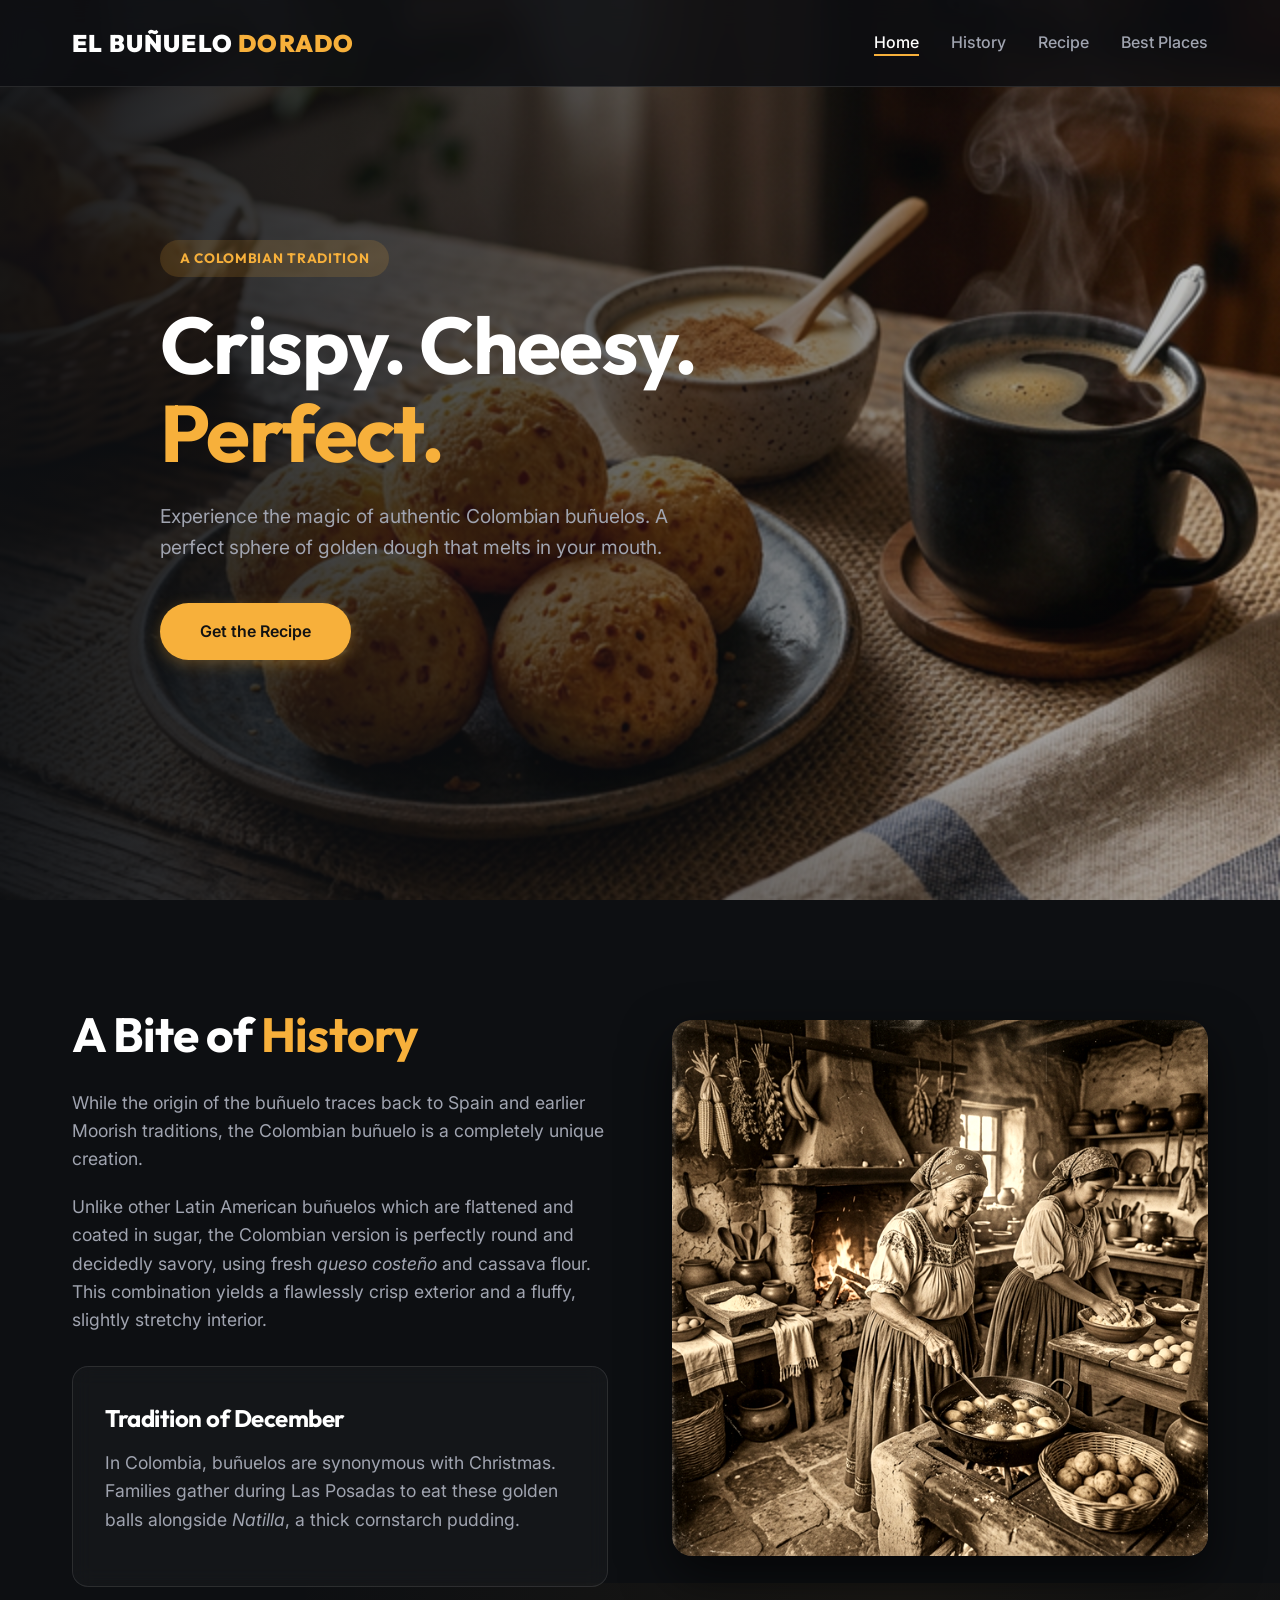
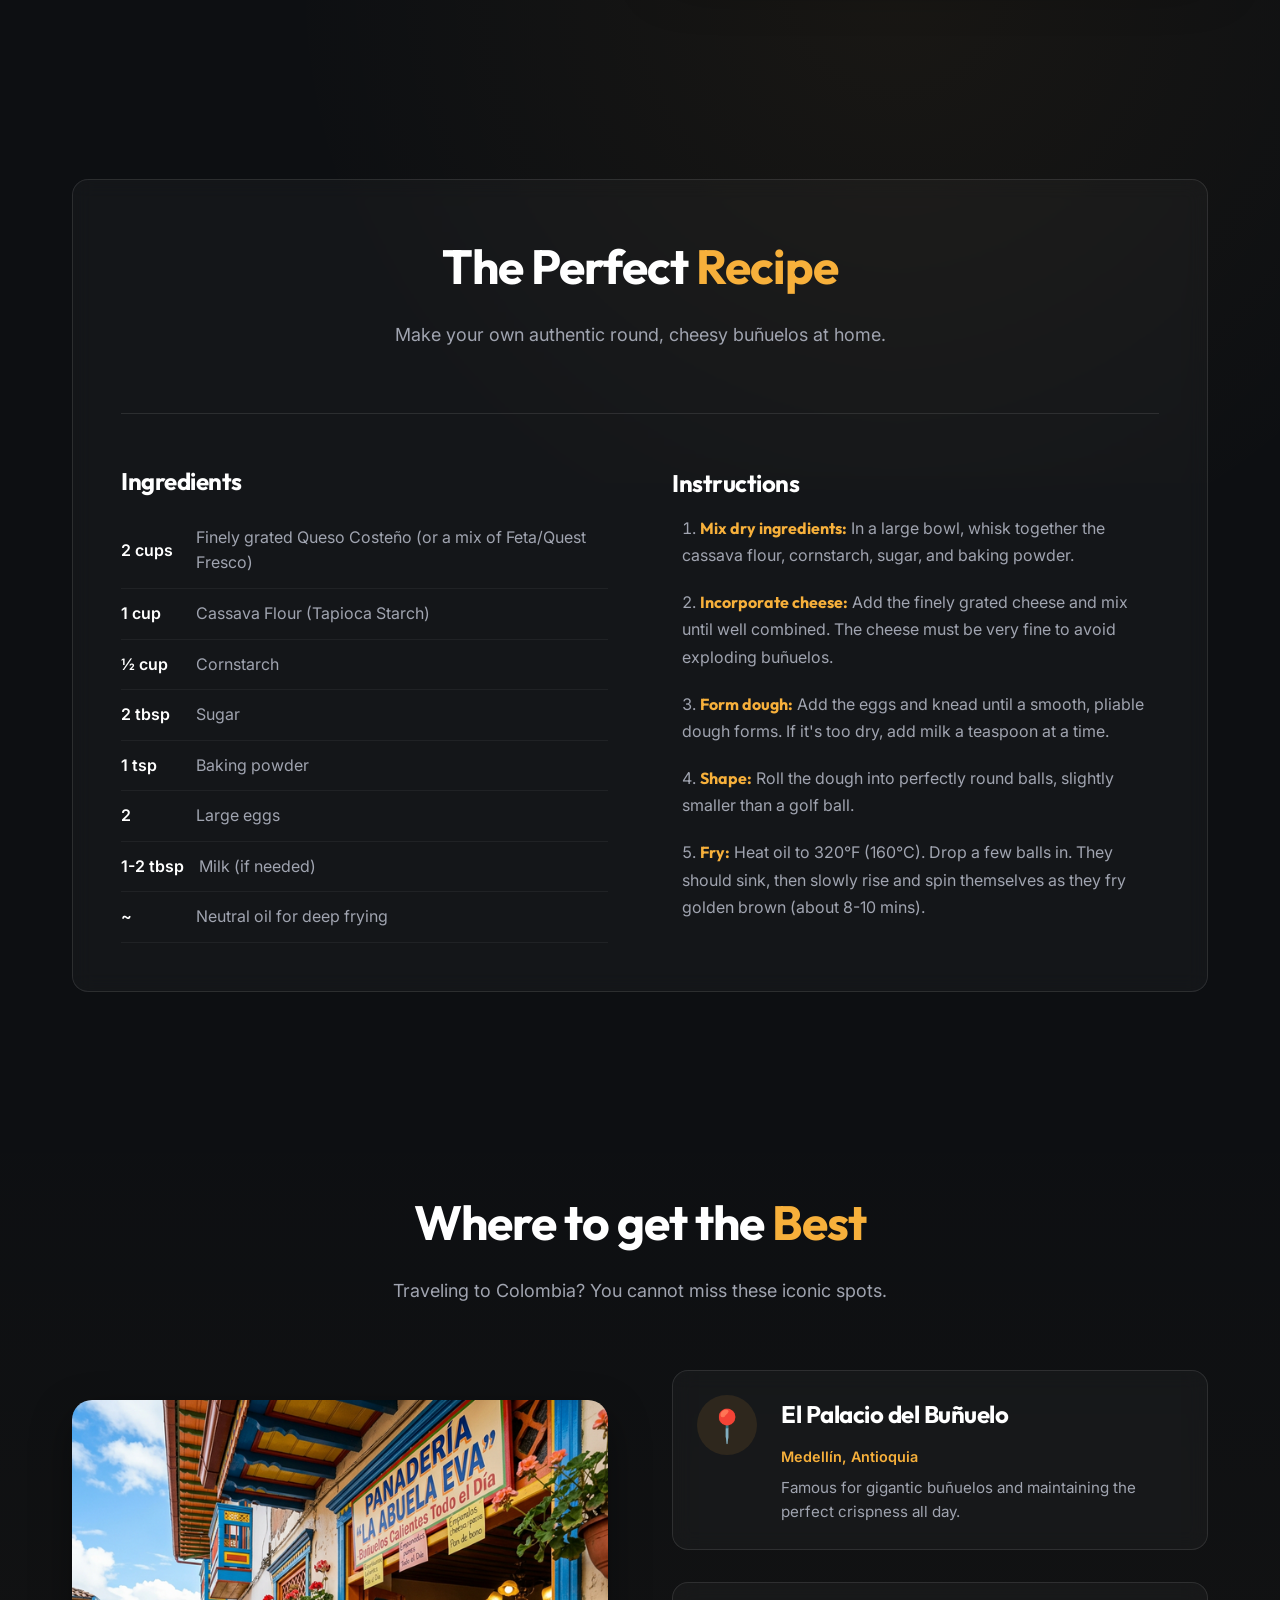
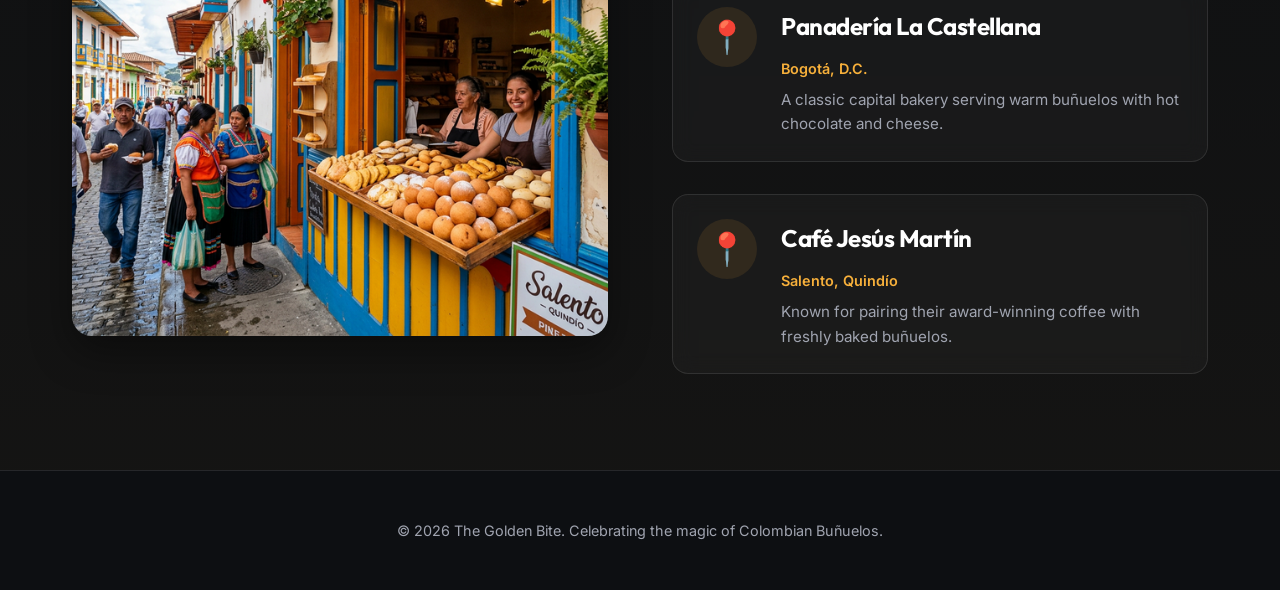
==== index.html @ 42542b9c "Initial commit" ====
<!DOCTYPE html>
<html lang="en">
<head>
    <meta charset="UTF-8">
    <meta name="viewport" content="width=device-width, initial-scale=1.0">
    <meta name="description" content="Discover the delicious world of Colombian Buñuelos. History, recipes, and the best places to find these golden, cheesy treats.">
    <title>The Golden Bite | Colombian Buñuelos</title>
    
    <!-- Google Fonts -->
    <link rel="preconnect" href="https://fonts.googleapis.com">
    <link rel="preconnect" href="https://fonts.gstatic.com" crossorigin>
    <link href="https://fonts.googleapis.com/css2?family=Inter:wght@400;500;600&family=Outfit:wght@400;700;900&display=swap" rel="stylesheet">
    
    <!-- Custom CSS -->
    <link rel="stylesheet" href="style.css">
</head>
<body>
    <!-- Navbar -->
    <nav class="navbar" id="navbar">
        <div class="nav-container">
            <a href="#home" class="logo">EL BUÑUELO <span class="accent-text">DORADO</span></a>
            <ul class="nav-links">
                <li><a href="#home">Home</a></li>
                <li><a href="#history">History</a></li>
                <li><a href="#recipe">Recipe</a></li>
                <li><a href="#places">Best Places</a></li>
            </ul>
        </div>
    </nav>

    <!-- Hero Section -->
    <header id="home" class="hero section">
        <div class="hero-overlay"></div>
        <div class="hero-content reveal">
            <span class="badge">A Colombian Tradition</span>
            <h1 class="hero-title">Crispy. Cheesy.<br><span class="accent-text">Perfect.</span></h1>
            <p class="hero-subtitle">Experience the magic of authentic Colombian buñuelos. A perfect sphere of golden dough that melts in your mouth.</p>
            <a href="#recipe" class="btn btn-primary">Get the Recipe</a>
        </div>
    </header>

    <!-- History & Types Section -->
    <section id="history" class="history-section section">
        <div class="container">
            <div class="grid-2-col">
                <div class="history-content reveal">
                    <h2 class="section-title">A Bite of <span class="accent-text">History</span></h2>
                    <p>While the origin of the buñuelo traces back to Spain and earlier Moorish traditions, the Colombian buñuelo is a completely unique creation.</p>
                    <p>Unlike other Latin American buñuelos which are flattened and coated in sugar, the Colombian version is perfectly round and decidedly savory, using fresh <em>queso costeño</em> and cassava flour. This combination yields a flawlessly crisp exterior and a fluffy, slightly stretchy interior.</p>
                    
                    <div class="glass-card mt-2">
                        <h3>Tradition of December</h3>
                        <p>In Colombia, buñuelos are synonymous with Christmas. Families gather during Las Posadas to eat these golden balls alongside <em>Natilla</em>, a thick cornstarch pudding.</p>
                    </div>
                </div>
                <div class="history-image parallax-img reveal">
                    <img src="./assets/bunuelos_history_1773779341064.png" alt="Traditional cooking of buñuelos in a warm antique kitchen">
                </div>
            </div>
        </div>
    </section>

    <!-- Recipe Section -->
    <section id="recipe" class="recipe-section section">
         <div class="container">
            <div class="recipe-wrapper glass-card reveal">
                <div class="recipe-header">
                    <h2 class="section-title">The Perfect <span class="accent-text">Recipe</span></h2>
                    <p class="subtitle">Make your own authentic round, cheesy buñuelos at home.</p>
                </div>
                
                <div class="grid-2-col">
                    <div class="ingredients reveal">
                        <h3>Ingredients</h3>
                        <ul class="ingredient-list">
                            <li><span class="qty">2 cups</span> Finely grated Queso Costeño (or a mix of Feta/Quest Fresco)</li>
                            <li><span class="qty">1 cup</span> Cassava Flour (Tapioca Starch)</li>
                            <li><span class="qty">½ cup</span> Cornstarch</li>
                            <li><span class="qty">2 tbsp</span> Sugar</li>
                            <li><span class="qty">1 tsp</span> Baking powder</li>
                            <li><span class="qty">2</span> Large eggs</li>
                            <li><span class="qty">1-2 tbsp</span> Milk (if needed)</li>
                            <li><span class="qty">~</span> Neutral oil for deep frying</li>
                        </ul>
                    </div>
                    
                    <div class="steps reveal">
                        <h3>Instructions</h3>
                        <ol class="step-list">
                            <li>
                                <strong>Mix dry ingredients:</strong> In a large bowl, whisk together the cassava flour, cornstarch, sugar, and baking powder.
                            </li>
                            <li>
                                <strong>Incorporate cheese:</strong> Add the finely grated cheese and mix until well combined. The cheese must be very fine to avoid exploding buñuelos.
                            </li>
                            <li>
                                <strong>Form dough:</strong> Add the eggs and knead until a smooth, pliable dough forms. If it's too dry, add milk a teaspoon at a time.
                            </li>
                            <li>
                                <strong>Shape:</strong> Roll the dough into perfectly round balls, slightly smaller than a golf ball.
                            </li>
                            <li>
                                <strong>Fry:</strong> Heat oil to 320°F (160°C). Drop a few balls in. They should sink, then slowly rise and spin themselves as they fry golden brown (about 8-10 mins).
                            </li>
                        </ol>
                    </div>
                </div>
            </div>
         </div>
    </section>

    <!-- Best Places Section -->
    <section id="places" class="places-section section">
        <div class="container">
            <h2 class="section-title text-center reveal">Where to get the <span class="accent-text">Best</span></h2>
            <p class="section-subtitle text-center reveal">Traveling to Colombia? You cannot miss these iconic spots.</p>
            
            <div class="grid-2-col mt-4">
                 <div class="places-image reveal">
                    <img src="./assets/cozy_bakery_1773779358853.png" alt="Charming colorful Colombian bakery in a town like Salento">
                </div>
                <div class="places-list reveal">
                    <div class="place-item glass-card interactive">
                        <div class="place-icon">📍</div>
                        <div class="place-info">
                            <h3>El Palacio del Buñuelo</h3>
                            <p class="location">Medellín, Antioquia</p>
                            <p class="desc">Famous for gigantic buñuelos and maintaining the perfect crispness all day.</p>
                        </div>
                    </div>
                    <div class="place-item glass-card interactive mt-2">
                        <div class="place-icon">📍</div>
                        <div class="place-info">
                            <h3>Panadería La Castellana</h3>
                            <p class="location">Bogotá, D.C.</p>
                            <p class="desc">A classic capital bakery serving warm buñuelos with hot chocolate and cheese.</p>
                        </div>
                    </div>
                    <div class="place-item glass-card interactive mt-2">
                        <div class="place-icon">📍</div>
                        <div class="place-info">
                            <h3>Café Jesús Martín</h3>
                            <p class="location">Salento, Quindío</p>
                            <p class="desc">Known for pairing their award-winning coffee with freshly baked buñuelos.</p>
                        </div>
                    </div>
                </div>
            </div>
        </div>
    </section>

    <!-- Footer -->
    <footer class="footer">
        <div class="container">
            <p>&copy; 2026 The Golden Bite. Celebrating the magic of Colombian Buñuelos.</p>
        </div>
    </footer>

    <script src="main.js"></script>
</body>
</html>
---- style.css ----
/* CSS Variables */
:root {
    --bg-color: #0d0f12;
    --text-primary: #f2f2f2;
    --text-secondary: #a0a4b0;
    --accent-color: #f7b03b; /* Golden crust color */
    --accent-dark: #cc8400;
    --card-bg: rgba(255, 255, 255, 0.03);
    --border-color: rgba(255, 255, 255, 0.1);
    
    --font-heading: 'Outfit', sans-serif;
    --font-body: 'Inter', sans-serif;
    
    --transition-smooth: all 0.4s cubic-bezier(0.25, 0.8, 0.25, 1);
}

/* Reset & Initial Setup */
* {
    margin: 0;
    padding: 0;
    box-sizing: border-box;
}

html {
    scroll-behavior: smooth;
}

body {
    background-color: var(--bg-color);
    color: var(--text-primary);
    font-family: var(--font-body);
    line-height: 1.6;
    overflow-x: hidden;
}

/* Typography */
h1, h2, h3, h4, .badge {
    font-family: var(--font-heading);
    letter-spacing: -0.02em;
}

.section-title {
    font-size: 3rem;
    font-weight: 700;
    margin-bottom: 1rem;
    color: #fff;
}

.subtitle, .section-subtitle {
    font-size: 1.125rem;
    color: var(--text-secondary);
    margin-bottom: 2rem;
}

h3 {
    font-size: 1.5rem;
    color: #fff;
    margin-bottom: 0.75rem;
}

.accent-text {
    color: var(--accent-color);
}

.text-center {
    text-align: center;
}

/* Layout Classes */
.container {
    max-width: 1200px;
    margin: 0 auto;
    padding: 0 2rem;
}

.section {
    padding: 6rem 0;
}

.mt-2 { margin-top: 2rem; }
.mt-4 { margin-top: 4rem; }

.grid-2-col {
    display: grid;
    grid-template-columns: 1fr 1fr;
    gap: 4rem;
    align-items: center;
}

/* Navbar */
.navbar {
    position: fixed;
    top: 0;
    left: 0;
    width: 100%;
    z-index: 1000;
    padding: 1.5rem 0;
    background: rgba(13, 15, 18, 0.85); /* Glassmorphism background */
    backdrop-filter: blur(12px);
    -webkit-backdrop-filter: blur(12px);
    border-bottom: 1px solid var(--border-color);
    transition: var(--transition-smooth);
}

.nav-container {
    max-width: 1200px;
    margin: 0 auto;
    padding: 0 2rem;
    display: flex;
    justify-content: space-between;
    align-items: center;
}

.logo {
    font-family: var(--font-heading);
    font-size: 1.5rem;
    font-weight: 900;
    color: #fff;
    text-decoration: none;
    letter-spacing: 0.05em;
    text-transform: uppercase;
}

.nav-links {
    list-style: none;
    display: flex;
    gap: 2rem;
}

.nav-links a {
    color: var(--text-secondary);
    text-decoration: none;
    font-family: var(--font-body);
    font-weight: 500;
    font-size: 1rem;
    transition: var(--transition-smooth);
    position: relative;
}

.nav-links a:hover,
.nav-links a.active {
    color: #fff;
}

.nav-links a::after {
    content: '';
    position: absolute;
    width: 0;
    height: 2px;
    bottom: -4px;
    left: 0;
    background-color: var(--accent-color);
    transition: var(--transition-smooth);
}

.nav-links a:hover::after,
.nav-links a.active::after {
    width: 100%;
}

/* Components */
.btn {
    display: inline-block;
    padding: 1rem 2.5rem;
    border-radius: 50px;
    font-family: var(--font-body);
    font-weight: 600;
    text-decoration: none;
    text-align: center;
    transition: var(--transition-smooth);
    cursor: pointer;
    border: none;
}

.btn-primary {
    background-color: var(--accent-color);
    color: #121212;
    box-shadow: 0 4px 15px rgba(247, 176, 59, 0.3);
}

.btn-primary:hover {
    background-color: var(--accent-dark);
    transform: translateY(-3px);
    box-shadow: 0 6px 20px rgba(247, 176, 59, 0.5);
}

.glass-card {
    background: var(--card-bg);
    border: 1px solid var(--border-color);
    border-radius: 16px;
    padding: 2rem;
    backdrop-filter: blur(10px);
    -webkit-backdrop-filter: blur(10px);
    transition: var(--transition-smooth);
}

.interactive:hover {
    transform: translateY(-5px);
    border-color: rgba(247, 176, 59, 0.4);
    box-shadow: 0 10px 30px rgba(0, 0, 0, 0.5);
}

.badge {
    display: inline-block;
    padding: 0.5rem 1.25rem;
    background-color: rgba(247, 176, 59, 0.15);
    color: var(--accent-color);
    border-radius: 50px;
    text-transform: uppercase;
    font-size: 0.85rem;
    letter-spacing: 0.05em;
    font-weight: 700;
    margin-bottom: 1.5rem;
}

/* Hero Section */
.hero {
    position: relative;
    height: 100vh;
    min-height: 700px;
    display: flex;
    align-items: center;
    background-image: url('./assets/colombian_bunuelos_hero_1773779325604.png');
    background-size: cover;
    background-position: center;
    background-attachment: fixed;
}

.hero-overlay {
    position: absolute;
    inset: 0;
    background: linear-gradient(
        to right,
        rgba(13, 15, 18, 0.95) 0%,
        rgba(13, 15, 18, 0.7) 40%,
        rgba(13, 15, 18, 0.2) 100%
    );
    z-index: 1;
}

.hero-content {
    position: relative;
    z-index: 2;
    max-width: 600px;
    padding-left: 2rem;
    margin-left: 10%;
}

.hero-title {
    font-size: 5rem;
    line-height: 1.1;
    margin-bottom: 1.5rem;
    color: #fff;
}

.hero-subtitle {
    font-size: 1.2rem;
    color: var(--text-secondary);
    margin-bottom: 2.5rem;
}

/* Specific Section Styles */
.history-section p {
    color: var(--text-secondary);
    margin-bottom: 1.25rem;
    font-size: 1.1rem;
}

.history-image img {
    width: 100%;
    border-radius: 20px;
    box-shadow: 0 20px 50px rgba(0,0,0,0.6);
    filter: sepia(0.2) contrast(1.1);
}

/* Recipe Section */
.recipe-section {
    position: relative;
}

.recipe-section::before {
    content: '';
    position: absolute;
    top: -100px;
    left: 0;
    right: 0;
    height: 500px;
    background: radial-gradient(circle at 70% top, rgba(247, 176, 59, 0.05), transparent 60%);
    z-index: -1;
}

.recipe-wrapper {
    padding: 3rem;
}

.recipe-header {
    text-align: center;
    margin-bottom: 3rem;
    border-bottom: 1px solid var(--border-color);
    padding-bottom: 2rem;
}

.ingredient-list {
    list-style: none;
}

.ingredient-list li {
    padding: 0.75rem 0;
    border-bottom: 1px solid rgba(255,255,255,0.05);
    display: flex;
    align-items: center;
    color: var(--text-secondary);
}

.ingredient-list li .qty {
    color: #fff;
    font-weight: 600;
    margin-right: 15px;
    min-width: 60px;
}

.step-list {
    list-style: decimal inside;
    color: var(--text-secondary);
}

.step-list li {
    margin-bottom: 1.25rem;
    line-height: 1.7;
    padding-left: 10px;
}

.step-list li strong {
    color: var(--accent-color);
    font-family: var(--font-heading);
}

/* Places Section */
.places-section {
    background: linear-gradient(to bottom, transparent, rgba(247, 176, 59, 0.03));
}

.places-image img {
    width: 100%;
    border-radius: 20px;
    box-shadow: 0 15px 40px rgba(0,0,0,0.4);
}

.place-item {
    display: flex;
    align-items: flex-start;
    gap: 1.5rem;
    padding: 1.5rem;
}

.place-icon {
    font-size: 2rem;
    background: rgba(247, 176, 59, 0.1);
    width: 60px;
    height: 60px;
    display: flex;
    align-items: center;
    justify-content: center;
    border-radius: 50%;
    flex-shrink: 0;
}

.place-info .location {
    font-size: 0.9rem;
    color: var(--accent-color);
    font-weight: 600;
    margin-bottom: 0.5rem;
}

.place-info .desc {
    color: var(--text-secondary);
    font-size: 0.95rem;
}

/* Footer */
.footer {
    text-align: center;
    padding: 3rem 0;
    border-top: 1px solid var(--border-color);
    color: var(--text-secondary);
    font-size: 0.9rem;
}

/* Animations */
.reveal {
    opacity: 0;
    transform: translateY(40px);
    transition: all 0.8s cubic-bezier(0.25, 1, 0.5, 1);
}

.reveal.active {
    opacity: 1;
    transform: translateY(0);
}

/* Responsive */
@media (max-width: 900px) {
    .grid-2-col {
        grid-template-columns: 1fr;
        gap: 2rem;
    }
    
    .hero-title {
        font-size: 3.5rem;
    }
    
    .hero-content {
        margin-left: 0;
        padding-right: 2rem;
    }
    
    .recipe-wrapper {
        padding: 2rem;
    }
}

@media (max-width: 600px) {
    .hero-title {
        font-size: 2.8rem;
    }
    
    .section-title {
        font-size: 2.2rem;
    }
    
    .nav-links {
        display: none; /* simple mobile nav hide for brevity */
    }
}
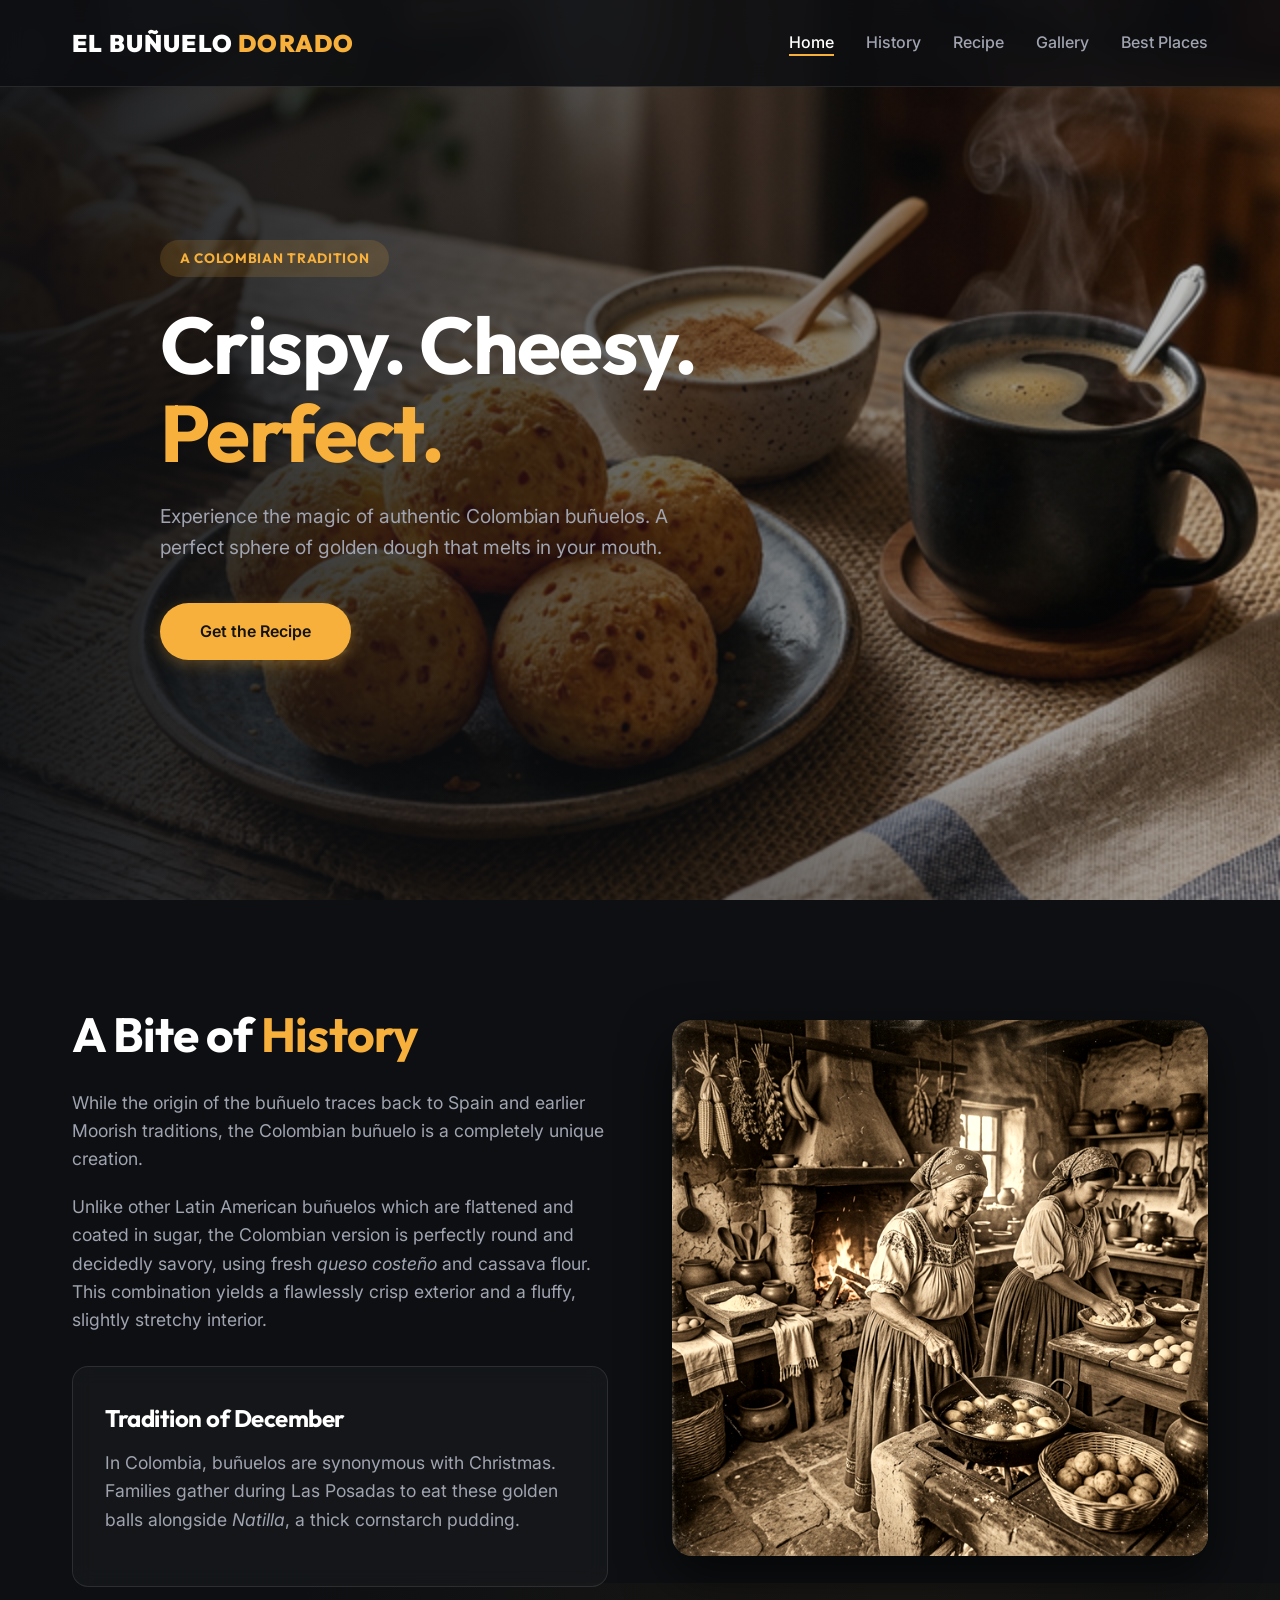
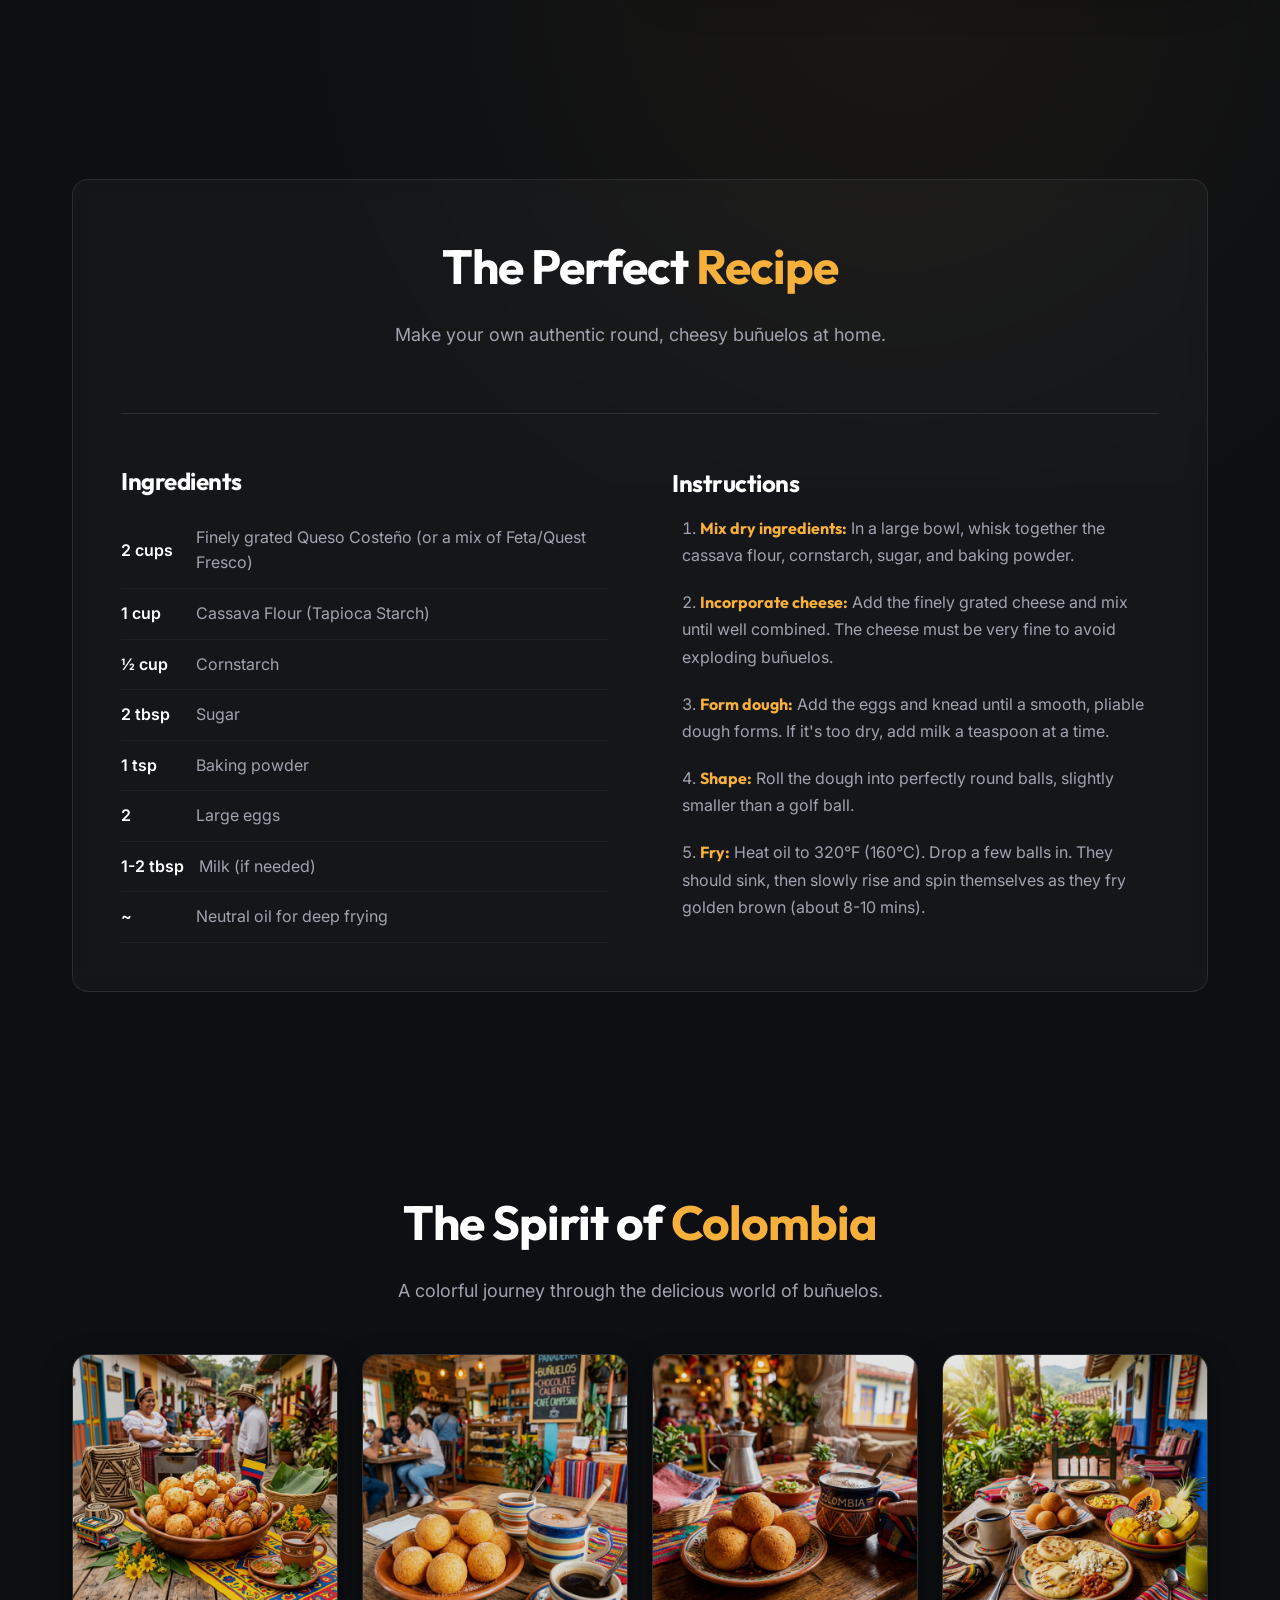
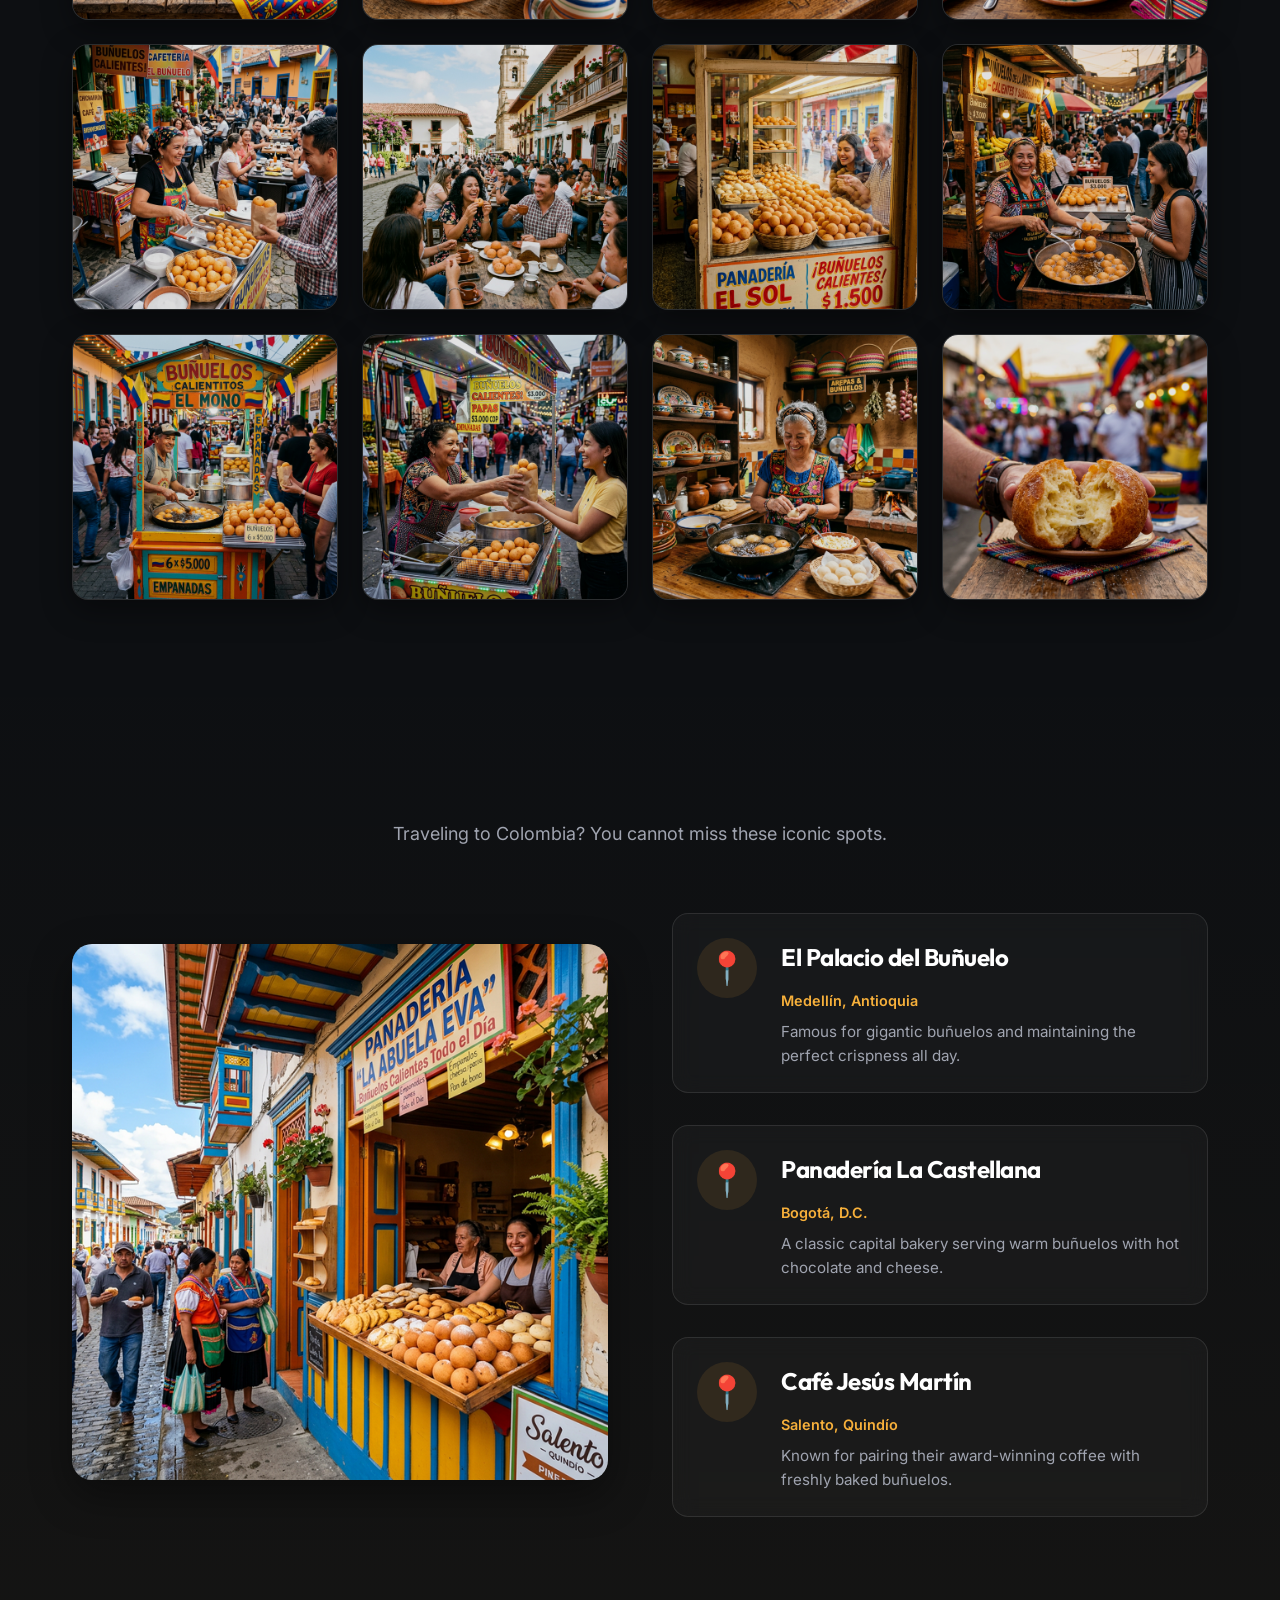
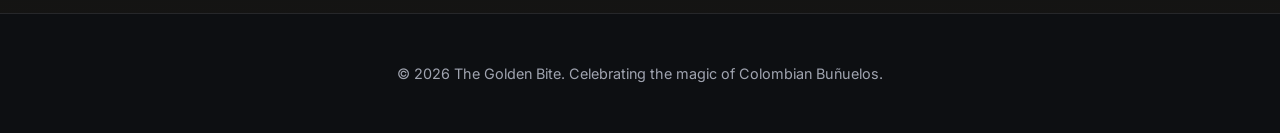
==== commit 4c7bddb1: "feat: add 12-image vibrant buñuelo gallery" ====
--- a/index.html
+++ b/index.html
@@ -23,6 +23,7 @@
                 <li><a href="#home">Home</a></li>
                 <li><a href="#history">History</a></li>
                 <li><a href="#recipe">Recipe</a></li>
+                <li><a href="#gallery">Gallery</a></li>
                 <li><a href="#places">Best Places</a></li>
             </ul>
         </div>
@@ -109,6 +110,29 @@
          </div>
     </section>
 
+    <!-- Gallery Section -->
+    <section id="gallery" class="gallery-section section">
+        <div class="container">
+            <h2 class="section-title text-center reveal">The Spirit of <span class="accent-text">Colombia</span></h2>
+            <p class="section-subtitle text-center reveal">A colorful journey through the delicious world of buñuelos.</p>
+            
+            <div class="gallery-grid reveal">
+                <div class="gallery-item"><img src="./assets/gallery-1.png" alt="Buñuelos breakfast display" loading="lazy"></div>
+                <div class="gallery-item"><img src="./assets/gallery-2.png" alt="Buñuelos in an outdoor cafeteria" loading="lazy"></div>
+                <div class="gallery-item"><img src="./assets/gallery-3.png" alt="Street vendor selling buñuelos" loading="lazy"></div>
+                <div class="gallery-item"><img src="./assets/gallery-4.png" alt="Festive breakfast table with buñuelos" loading="lazy"></div>
+                <div class="gallery-item"><img src="./assets/gallery-5.png" alt="Colombian cafeteria with buñuelos" loading="lazy"></div>
+                <div class="gallery-item"><img src="./assets/gallery-6.png" alt="Colorful buñuelo street cart" loading="lazy"></div>
+                <div class="gallery-item"><img src="./assets/gallery-7.png" alt="Breakfast with buñuelos and tropical fruits" loading="lazy"></div>
+                <div class="gallery-item"><img src="./assets/gallery-8.png" alt="Bakery display with buñuelos" loading="lazy"></div>
+                <div class="gallery-item"><img src="./assets/gallery-9.png" alt="Serving hot buñuelos on the street" loading="lazy"></div>
+                <div class="gallery-item"><img src="./assets/gallery-10.png" alt="Assortment of buñuelos on a wooden table" loading="lazy"></div>
+                <div class="gallery-item"><img src="./assets/gallery-11.png" alt="Colombian grandmother making buñuelos" loading="lazy"></div>
+                <div class="gallery-item"><img src="./assets/gallery-12.png" alt="Close-up of a broken golden buñuelo with cheese" loading="lazy"></div>
+            </div>
+        </div>
+    </section>
+
     <!-- Best Places Section -->
     <section id="places" class="places-section section">
         <div class="container">
--- a/style.css
+++ b/style.css
@@ -335,6 +335,43 @@
     font-family: var(--font-heading);
 }
 
+/* Gallery Section */
+.gallery-section {
+    position: relative;
+    padding-bottom: 2rem;
+}
+
+.gallery-grid {
+    display: grid;
+    grid-template-columns: repeat(auto-fill, minmax(220px, 1fr));
+    gap: 1.5rem;
+    margin-top: 3rem;
+}
+
+.gallery-item {
+    position: relative;
+    overflow: hidden;
+    border-radius: 16px;
+    box-shadow: 0 10px 30px rgba(0, 0, 0, 0.4);
+    aspect-ratio: 1; /* Keep images square for a neat grid */
+    background-color: var(--card-bg);
+    border: 1px solid var(--border-color);
+    cursor: pointer;
+}
+
+.gallery-item img {
+    width: 100%;
+    height: 100%;
+    object-fit: cover;
+    transition: transform 0.6s cubic-bezier(0.25, 1, 0.5, 1);
+    filter: brightness(0.9);
+}
+
+.gallery-item:hover img {
+    transform: scale(1.1);
+    filter: brightness(1.1);
+}
+
 /* Places Section */
 .places-section {
     background: linear-gradient(to bottom, transparent, rgba(247, 176, 59, 0.03));
@@ -431,4 +468,9 @@
     .nav-links {
         display: none; /* simple mobile nav hide for brevity */
     }
-}
+    
+    .gallery-grid {
+        grid-template-columns: repeat(auto-fill, minmax(140px, 1fr));
+        gap: 1rem;
+    }
+}
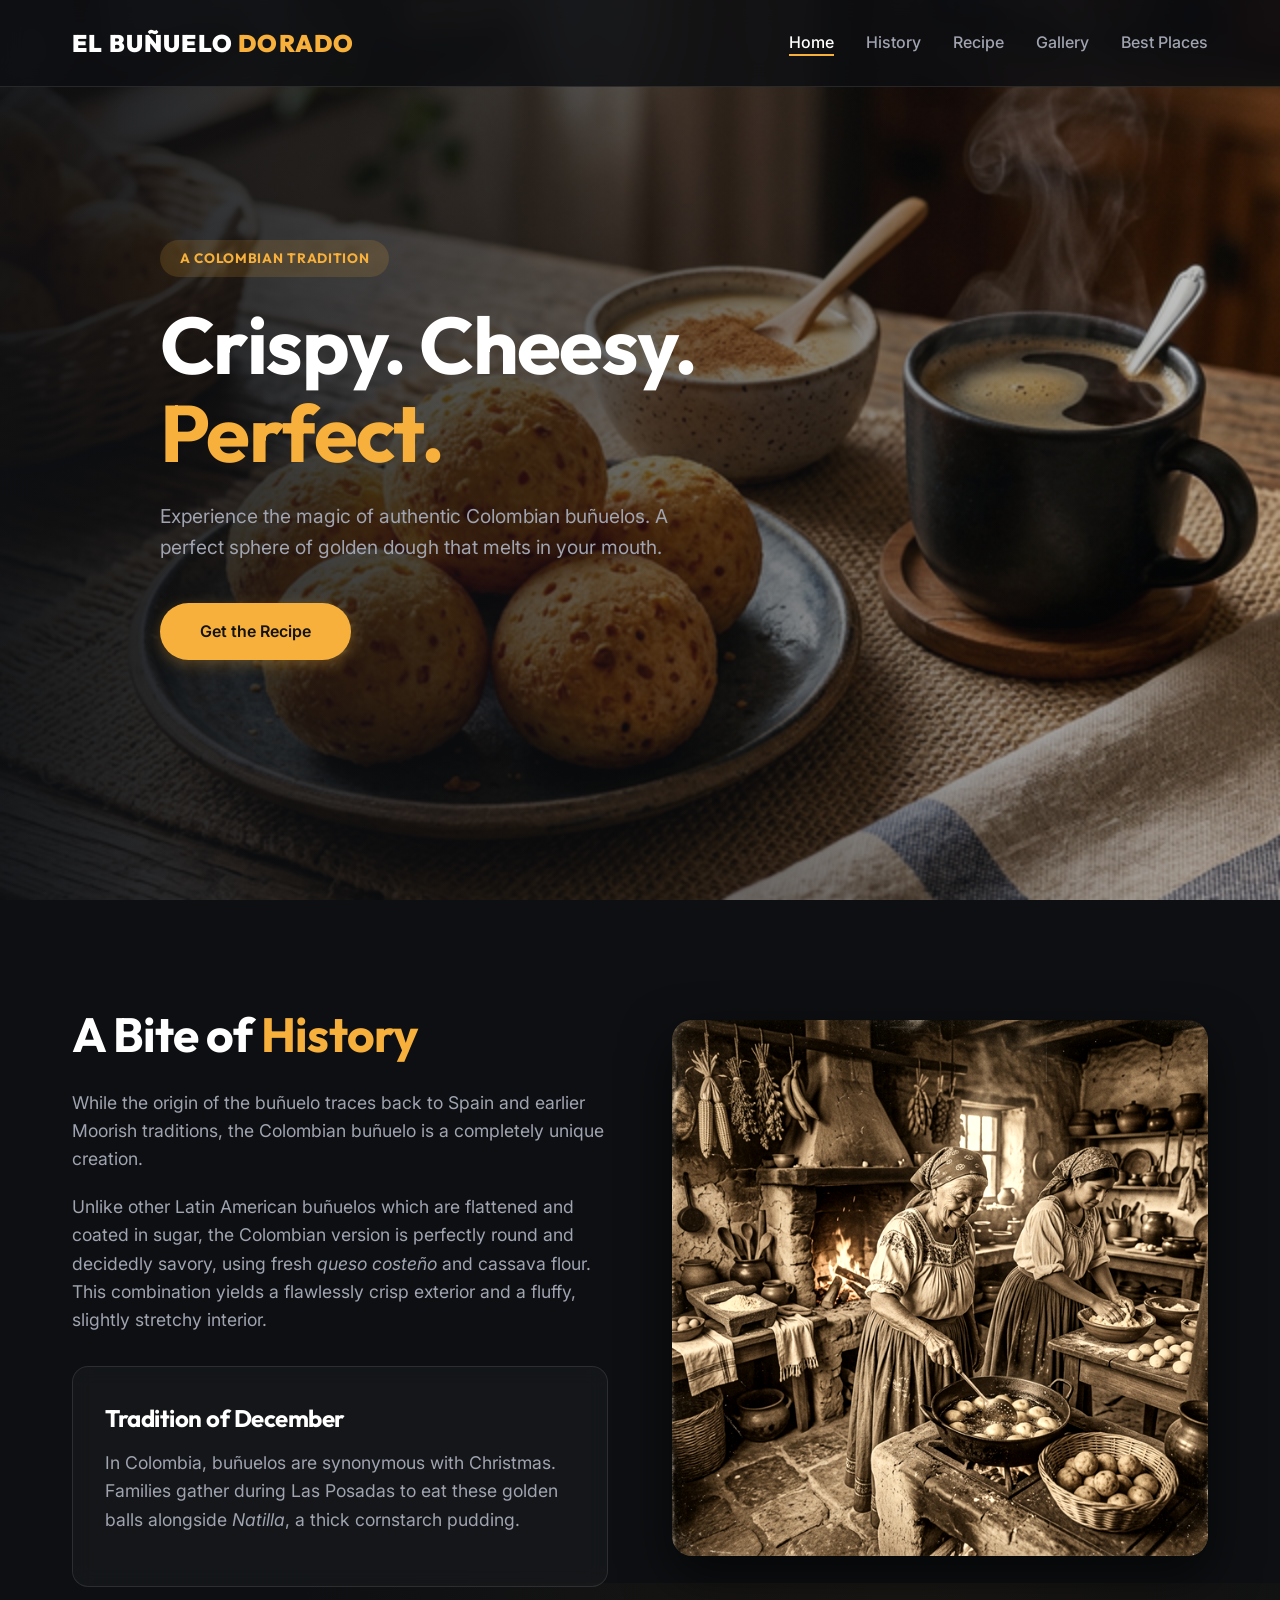
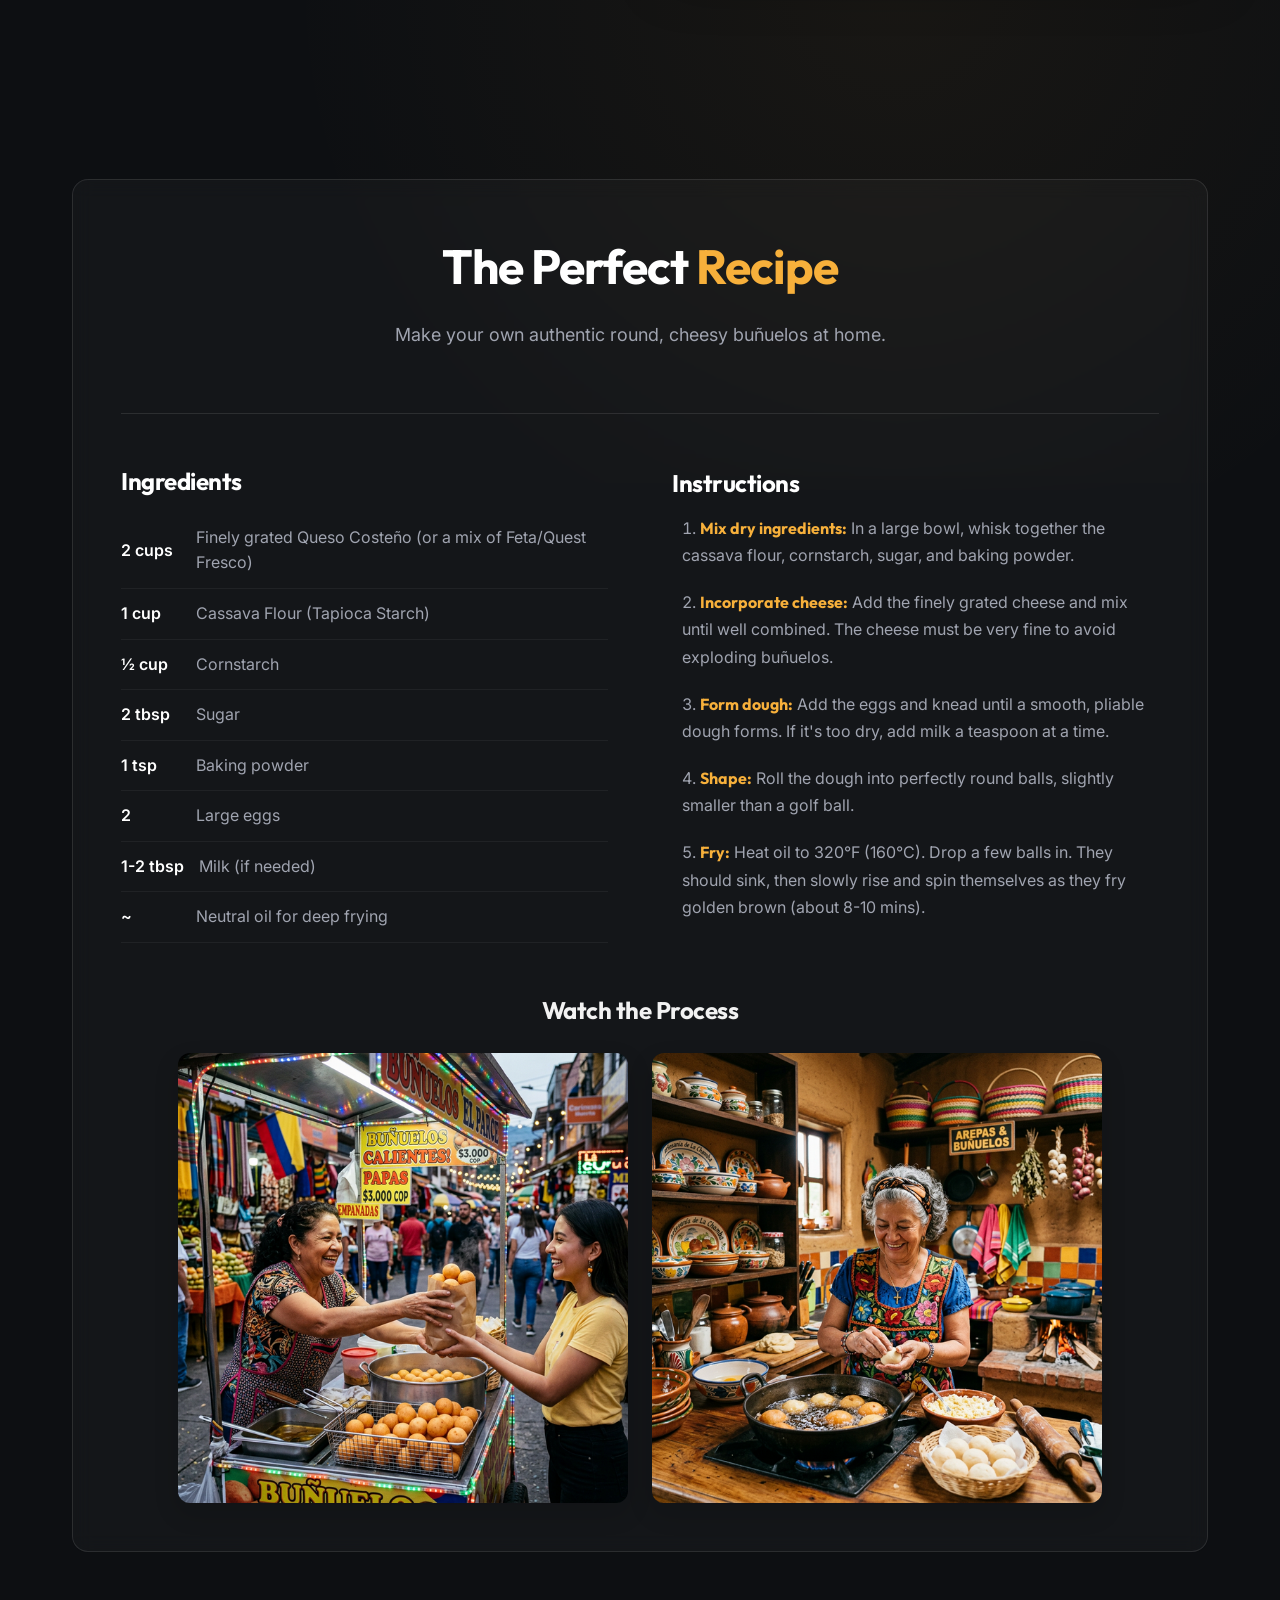
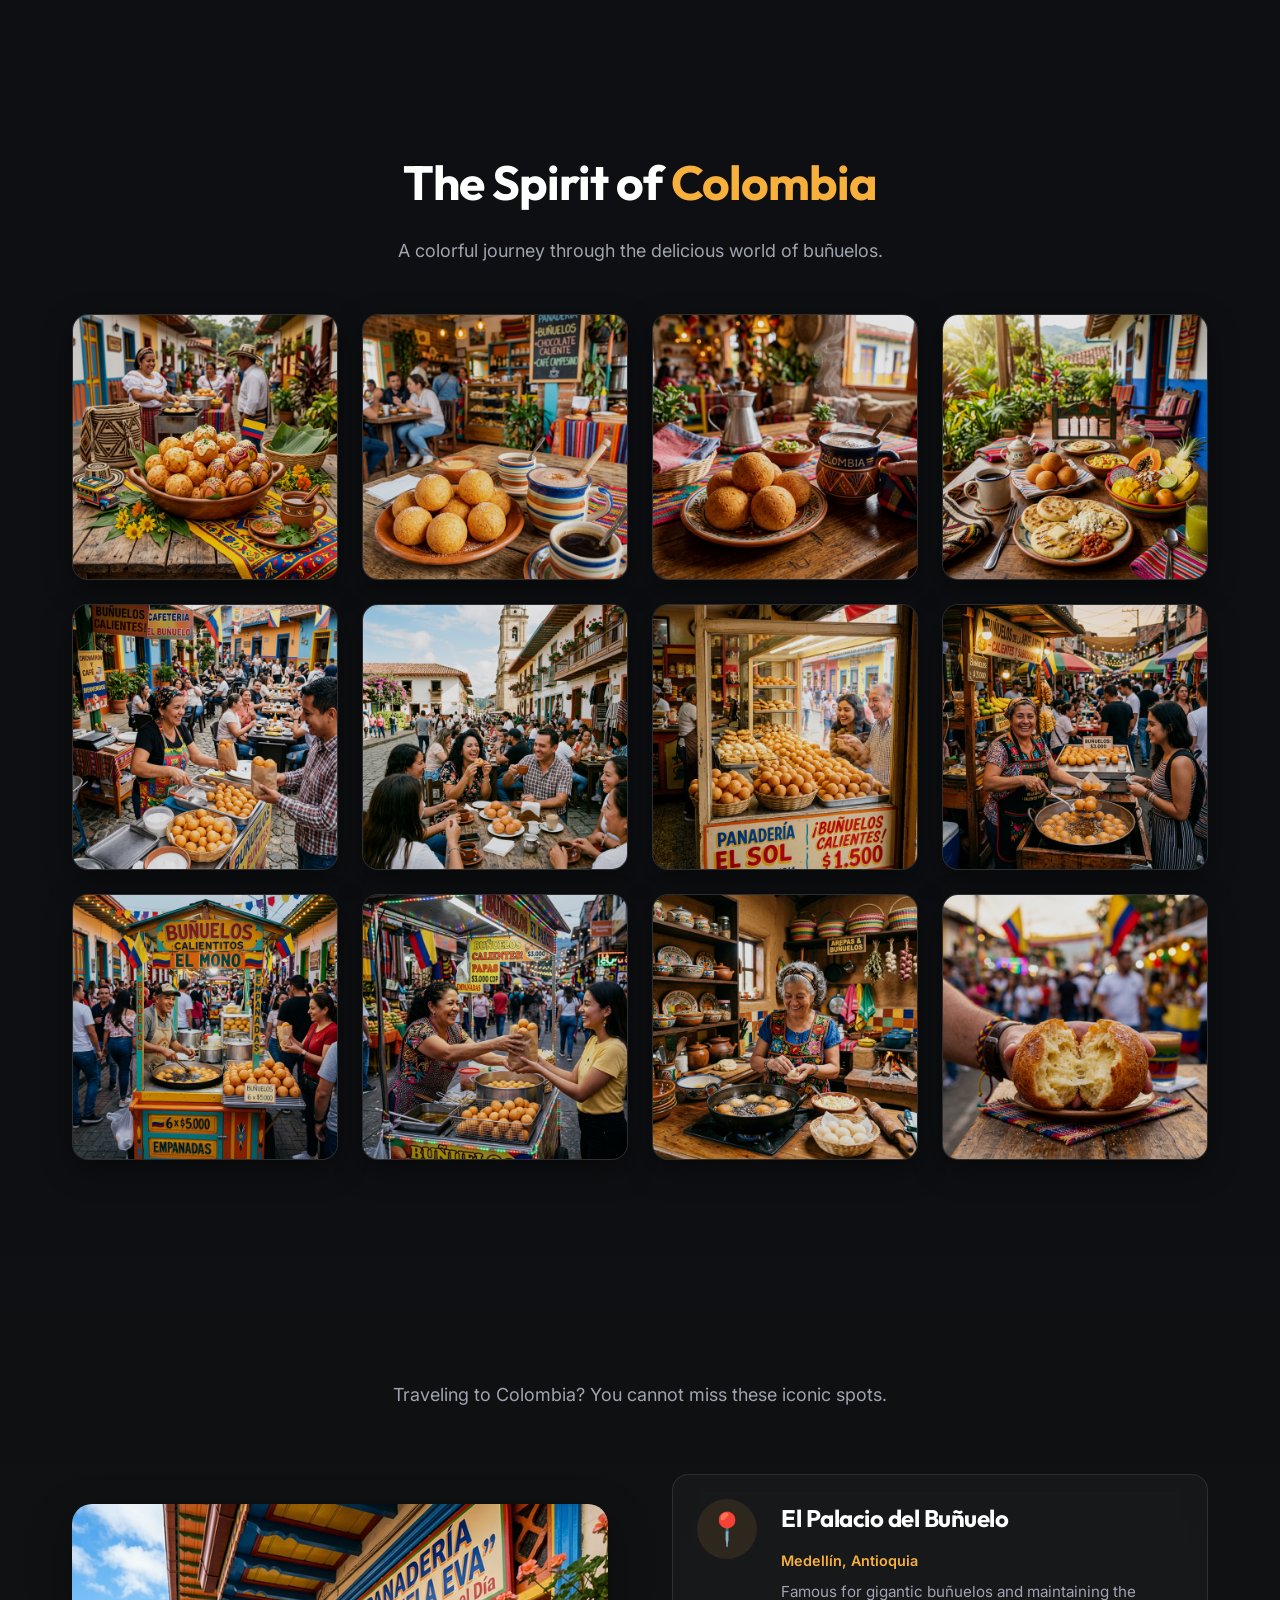
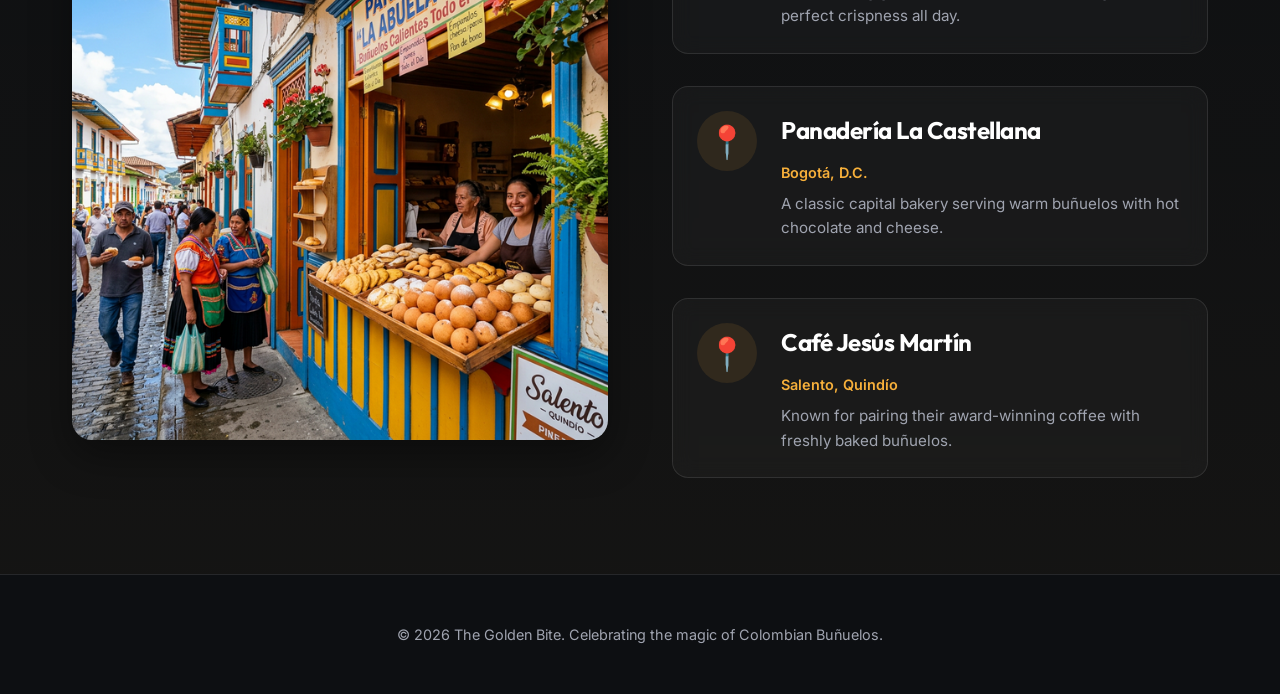
==== commit f0c137ac: "feat: add Google Flow generated buñuelo process videos to recipe section and optimize load performan" ====
--- a/index.html
+++ b/index.html
@@ -1,19 +1,24 @@
 <!DOCTYPE html>
 <html lang="en">
+
 <head>
     <meta charset="UTF-8">
     <meta name="viewport" content="width=device-width, initial-scale=1.0">
-    <meta name="description" content="Discover the delicious world of Colombian Buñuelos. History, recipes, and the best places to find these golden, cheesy treats.">
+    <meta name="description"
+        content="Discover the delicious world of Colombian Buñuelos. History, recipes, and the best places to find these golden, cheesy treats.">
     <title>The Golden Bite | Colombian Buñuelos</title>
-    
+
     <!-- Google Fonts -->
     <link rel="preconnect" href="https://fonts.googleapis.com">
     <link rel="preconnect" href="https://fonts.gstatic.com" crossorigin>
-    <link href="https://fonts.googleapis.com/css2?family=Inter:wght@400;500;600&family=Outfit:wght@400;700;900&display=swap" rel="stylesheet">
-    
+    <link
+        href="https://fonts.googleapis.com/css2?family=Inter:wght@400;500;600&family=Outfit:wght@400;700;900&display=swap"
+        rel="stylesheet">
+
     <!-- Custom CSS -->
     <link rel="stylesheet" href="style.css">
 </head>
+
 <body>
     <!-- Navbar -->
     <nav class="navbar" id="navbar">
@@ -35,7 +40,8 @@
         <div class="hero-content reveal">
             <span class="badge">A Colombian Tradition</span>
             <h1 class="hero-title">Crispy. Cheesy.<br><span class="accent-text">Perfect.</span></h1>
-            <p class="hero-subtitle">Experience the magic of authentic Colombian buñuelos. A perfect sphere of golden dough that melts in your mouth.</p>
+            <p class="hero-subtitle">Experience the magic of authentic Colombian buñuelos. A perfect sphere of golden
+                dough that melts in your mouth.</p>
             <a href="#recipe" class="btn btn-primary">Get the Recipe</a>
         </div>
     </header>
@@ -46,16 +52,22 @@
             <div class="grid-2-col">
                 <div class="history-content reveal">
                     <h2 class="section-title">A Bite of <span class="accent-text">History</span></h2>
-                    <p>While the origin of the buñuelo traces back to Spain and earlier Moorish traditions, the Colombian buñuelo is a completely unique creation.</p>
-                    <p>Unlike other Latin American buñuelos which are flattened and coated in sugar, the Colombian version is perfectly round and decidedly savory, using fresh <em>queso costeño</em> and cassava flour. This combination yields a flawlessly crisp exterior and a fluffy, slightly stretchy interior.</p>
-                    
+                    <p>While the origin of the buñuelo traces back to Spain and earlier Moorish traditions, the
+                        Colombian buñuelo is a completely unique creation.</p>
+                    <p>Unlike other Latin American buñuelos which are flattened and coated in sugar, the Colombian
+                        version is perfectly round and decidedly savory, using fresh <em>queso costeño</em> and cassava
+                        flour. This combination yields a flawlessly crisp exterior and a fluffy, slightly stretchy
+                        interior.</p>
+
                     <div class="glass-card mt-2">
                         <h3>Tradition of December</h3>
-                        <p>In Colombia, buñuelos are synonymous with Christmas. Families gather during Las Posadas to eat these golden balls alongside <em>Natilla</em>, a thick cornstarch pudding.</p>
+                        <p>In Colombia, buñuelos are synonymous with Christmas. Families gather during Las Posadas to
+                            eat these golden balls alongside <em>Natilla</em>, a thick cornstarch pudding.</p>
                     </div>
                 </div>
                 <div class="history-image parallax-img reveal">
-                    <img src="./assets/bunuelos_history_1773779341064.png" alt="Traditional cooking of buñuelos in a warm antique kitchen">
+                    <img src="./assets/bunuelos_history_1773779341064.png"
+                        alt="Traditional cooking of buñuelos in a warm antique kitchen">
                 </div>
             </div>
         </div>
@@ -63,18 +75,19 @@
 
     <!-- Recipe Section -->
     <section id="recipe" class="recipe-section section">
-         <div class="container">
+        <div class="container">
             <div class="recipe-wrapper glass-card reveal">
                 <div class="recipe-header">
                     <h2 class="section-title">The Perfect <span class="accent-text">Recipe</span></h2>
                     <p class="subtitle">Make your own authentic round, cheesy buñuelos at home.</p>
                 </div>
-                
+
                 <div class="grid-2-col">
                     <div class="ingredients reveal">
                         <h3>Ingredients</h3>
                         <ul class="ingredient-list">
-                            <li><span class="qty">2 cups</span> Finely grated Queso Costeño (or a mix of Feta/Quest Fresco)</li>
+                            <li><span class="qty">2 cups</span> Finely grated Queso Costeño (or a mix of Feta/Quest
+                                Fresco)</li>
                             <li><span class="qty">1 cup</span> Cassava Flour (Tapioca Starch)</li>
                             <li><span class="qty">½ cup</span> Cornstarch</li>
                             <li><span class="qty">2 tbsp</span> Sugar</li>
@@ -84,51 +97,85 @@
                             <li><span class="qty">~</span> Neutral oil for deep frying</li>
                         </ul>
                     </div>
-                    
+
                     <div class="steps reveal">
                         <h3>Instructions</h3>
                         <ol class="step-list">
                             <li>
-                                <strong>Mix dry ingredients:</strong> In a large bowl, whisk together the cassava flour, cornstarch, sugar, and baking powder.
-                            </li>
-                            <li>
-                                <strong>Incorporate cheese:</strong> Add the finely grated cheese and mix until well combined. The cheese must be very fine to avoid exploding buñuelos.
-                            </li>
-                            <li>
-                                <strong>Form dough:</strong> Add the eggs and knead until a smooth, pliable dough forms. If it's too dry, add milk a teaspoon at a time.
-                            </li>
-                            <li>
-                                <strong>Shape:</strong> Roll the dough into perfectly round balls, slightly smaller than a golf ball.
-                            </li>
-                            <li>
-                                <strong>Fry:</strong> Heat oil to 320°F (160°C). Drop a few balls in. They should sink, then slowly rise and spin themselves as they fry golden brown (about 8-10 mins).
+                                <strong>Mix dry ingredients:</strong> In a large bowl, whisk together the cassava flour,
+                                cornstarch, sugar, and baking powder.
+                            </li>
+                            <li>
+                                <strong>Incorporate cheese:</strong> Add the finely grated cheese and mix until well
+                                combined. The cheese must be very fine to avoid exploding buñuelos.
+                            </li>
+                            <li>
+                                <strong>Form dough:</strong> Add the eggs and knead until a smooth, pliable dough forms.
+                                If it's too dry, add milk a teaspoon at a time.
+                            </li>
+                            <li>
+                                <strong>Shape:</strong> Roll the dough into perfectly round balls, slightly smaller than
+                                a golf ball.
+                            </li>
+                            <li>
+                                <strong>Fry:</strong> Heat oil to 320°F (160°C). Drop a few balls in. They should sink,
+                                then slowly rise and spin themselves as they fry golden brown (about 8-10 mins).
                             </li>
                         </ol>
                     </div>
                 </div>
-            </div>
-         </div>
+
+                <div class="recipe-video reveal" style="text-align: center; margin-top: 3rem;">
+                    <h3 style="margin-bottom: 1.5rem; color: var(--text-dark);">Watch the Process</h3>
+                    <div style="display: flex; gap: 1.5rem; justify-content: center; flex-wrap: wrap;">
+                        <video autoplay loop muted playsinline preload="metadata" poster="./assets/gallery-10.png"
+                            style="width: 100%; max-width: 450px; border-radius: 12px; box-shadow: 0 10px 25px rgba(0,0,0,0.15);">
+                            <source src="./assets/Making_Colombian_buñuelos_202603181105.mp4" type="video/mp4">
+                            Your browser does not support the video tag.
+                        </video>
+                        <video autoplay loop muted playsinline preload="metadata" poster="./assets/gallery-11.png"
+                            style="width: 100%; max-width: 450px; border-radius: 12px; box-shadow: 0 10px 25px rgba(0,0,0,0.15);">
+                            <source src="./assets/Making_Colombian_buñuelos_202603181110.mp4" type="video/mp4">
+                            Your browser does not support the video tag.
+                        </video>
+                    </div>
+                </div>
+            </div>
+        </div>
     </section>
 
     <!-- Gallery Section -->
     <section id="gallery" class="gallery-section section">
         <div class="container">
             <h2 class="section-title text-center reveal">The Spirit of <span class="accent-text">Colombia</span></h2>
-            <p class="section-subtitle text-center reveal">A colorful journey through the delicious world of buñuelos.</p>
-            
+            <p class="section-subtitle text-center reveal">A colorful journey through the delicious world of buñuelos.
+            </p>
+
             <div class="gallery-grid reveal">
-                <div class="gallery-item"><img src="./assets/gallery-1.png" alt="Buñuelos breakfast display" loading="lazy"></div>
-                <div class="gallery-item"><img src="./assets/gallery-2.png" alt="Buñuelos in an outdoor cafeteria" loading="lazy"></div>
-                <div class="gallery-item"><img src="./assets/gallery-3.png" alt="Street vendor selling buñuelos" loading="lazy"></div>
-                <div class="gallery-item"><img src="./assets/gallery-4.png" alt="Festive breakfast table with buñuelos" loading="lazy"></div>
-                <div class="gallery-item"><img src="./assets/gallery-5.png" alt="Colombian cafeteria with buñuelos" loading="lazy"></div>
-                <div class="gallery-item"><img src="./assets/gallery-6.png" alt="Colorful buñuelo street cart" loading="lazy"></div>
-                <div class="gallery-item"><img src="./assets/gallery-7.png" alt="Breakfast with buñuelos and tropical fruits" loading="lazy"></div>
-                <div class="gallery-item"><img src="./assets/gallery-8.png" alt="Bakery display with buñuelos" loading="lazy"></div>
-                <div class="gallery-item"><img src="./assets/gallery-9.png" alt="Serving hot buñuelos on the street" loading="lazy"></div>
-                <div class="gallery-item"><img src="./assets/gallery-10.png" alt="Assortment of buñuelos on a wooden table" loading="lazy"></div>
-                <div class="gallery-item"><img src="./assets/gallery-11.png" alt="Colombian grandmother making buñuelos" loading="lazy"></div>
-                <div class="gallery-item"><img src="./assets/gallery-12.png" alt="Close-up of a broken golden buñuelo with cheese" loading="lazy"></div>
+                <div class="gallery-item"><img src="./assets/gallery-1.png" alt="Buñuelos breakfast display"
+                        loading="lazy"></div>
+                <div class="gallery-item"><img src="./assets/gallery-2.png" alt="Buñuelos in an outdoor cafeteria"
+                        loading="lazy"></div>
+                <div class="gallery-item"><img src="./assets/gallery-3.png" alt="Street vendor selling buñuelos"
+                        loading="lazy"></div>
+                <div class="gallery-item"><img src="./assets/gallery-4.png" alt="Festive breakfast table with buñuelos"
+                        loading="lazy"></div>
+                <div class="gallery-item"><img src="./assets/gallery-5.png" alt="Colombian cafeteria with buñuelos"
+                        loading="lazy"></div>
+                <div class="gallery-item"><img src="./assets/gallery-6.png" alt="Colorful buñuelo street cart"
+                        loading="lazy"></div>
+                <div class="gallery-item"><img src="./assets/gallery-7.png"
+                        alt="Breakfast with buñuelos and tropical fruits" loading="lazy"></div>
+                <div class="gallery-item"><img src="./assets/gallery-8.png" alt="Bakery display with buñuelos"
+                        loading="lazy"></div>
+                <div class="gallery-item"><img src="./assets/gallery-9.png" alt="Serving hot buñuelos on the street"
+                        loading="lazy"></div>
+                <div class="gallery-item"><img src="./assets/gallery-10.png"
+                        alt="Assortment of buñuelos on a wooden table" loading="lazy"></div>
+                <div class="gallery-item"><img src="./assets/gallery-11.png" alt="Colombian grandmother making buñuelos"
+                        loading="lazy"></div>
+                <div class="gallery-item"><img src="./assets/gallery-12.png"
+                        alt="Close-up of a broken golden buñuelo with cheese" loading="lazy"></div>
             </div>
         </div>
     </section>
@@ -137,11 +184,13 @@
     <section id="places" class="places-section section">
         <div class="container">
             <h2 class="section-title text-center reveal">Where to get the <span class="accent-text">Best</span></h2>
-            <p class="section-subtitle text-center reveal">Traveling to Colombia? You cannot miss these iconic spots.</p>
-            
+            <p class="section-subtitle text-center reveal">Traveling to Colombia? You cannot miss these iconic spots.
+            </p>
+
             <div class="grid-2-col mt-4">
-                 <div class="places-image reveal">
-                    <img src="./assets/cozy_bakery_1773779358853.png" alt="Charming colorful Colombian bakery in a town like Salento">
+                <div class="places-image reveal">
+                    <img src="./assets/cozy_bakery_1773779358853.png"
+                        alt="Charming colorful Colombian bakery in a town like Salento">
                 </div>
                 <div class="places-list reveal">
                     <div class="place-item glass-card interactive">
@@ -149,7 +198,8 @@
                         <div class="place-info">
                             <h3>El Palacio del Buñuelo</h3>
                             <p class="location">Medellín, Antioquia</p>
-                            <p class="desc">Famous for gigantic buñuelos and maintaining the perfect crispness all day.</p>
+                            <p class="desc">Famous for gigantic buñuelos and maintaining the perfect crispness all day.
+                            </p>
                         </div>
                     </div>
                     <div class="place-item glass-card interactive mt-2">
@@ -157,7 +207,8 @@
                         <div class="place-info">
                             <h3>Panadería La Castellana</h3>
                             <p class="location">Bogotá, D.C.</p>
-                            <p class="desc">A classic capital bakery serving warm buñuelos with hot chocolate and cheese.</p>
+                            <p class="desc">A classic capital bakery serving warm buñuelos with hot chocolate and
+                                cheese.</p>
                         </div>
                     </div>
                     <div class="place-item glass-card interactive mt-2">
@@ -165,7 +216,8 @@
                         <div class="place-info">
                             <h3>Café Jesús Martín</h3>
                             <p class="location">Salento, Quindío</p>
-                            <p class="desc">Known for pairing their award-winning coffee with freshly baked buñuelos.</p>
+                            <p class="desc">Known for pairing their award-winning coffee with freshly baked buñuelos.
+                            </p>
                         </div>
                     </div>
                 </div>
@@ -182,4 +234,5 @@
 
     <script src="main.js"></script>
 </body>
-</html>
+
+</html>
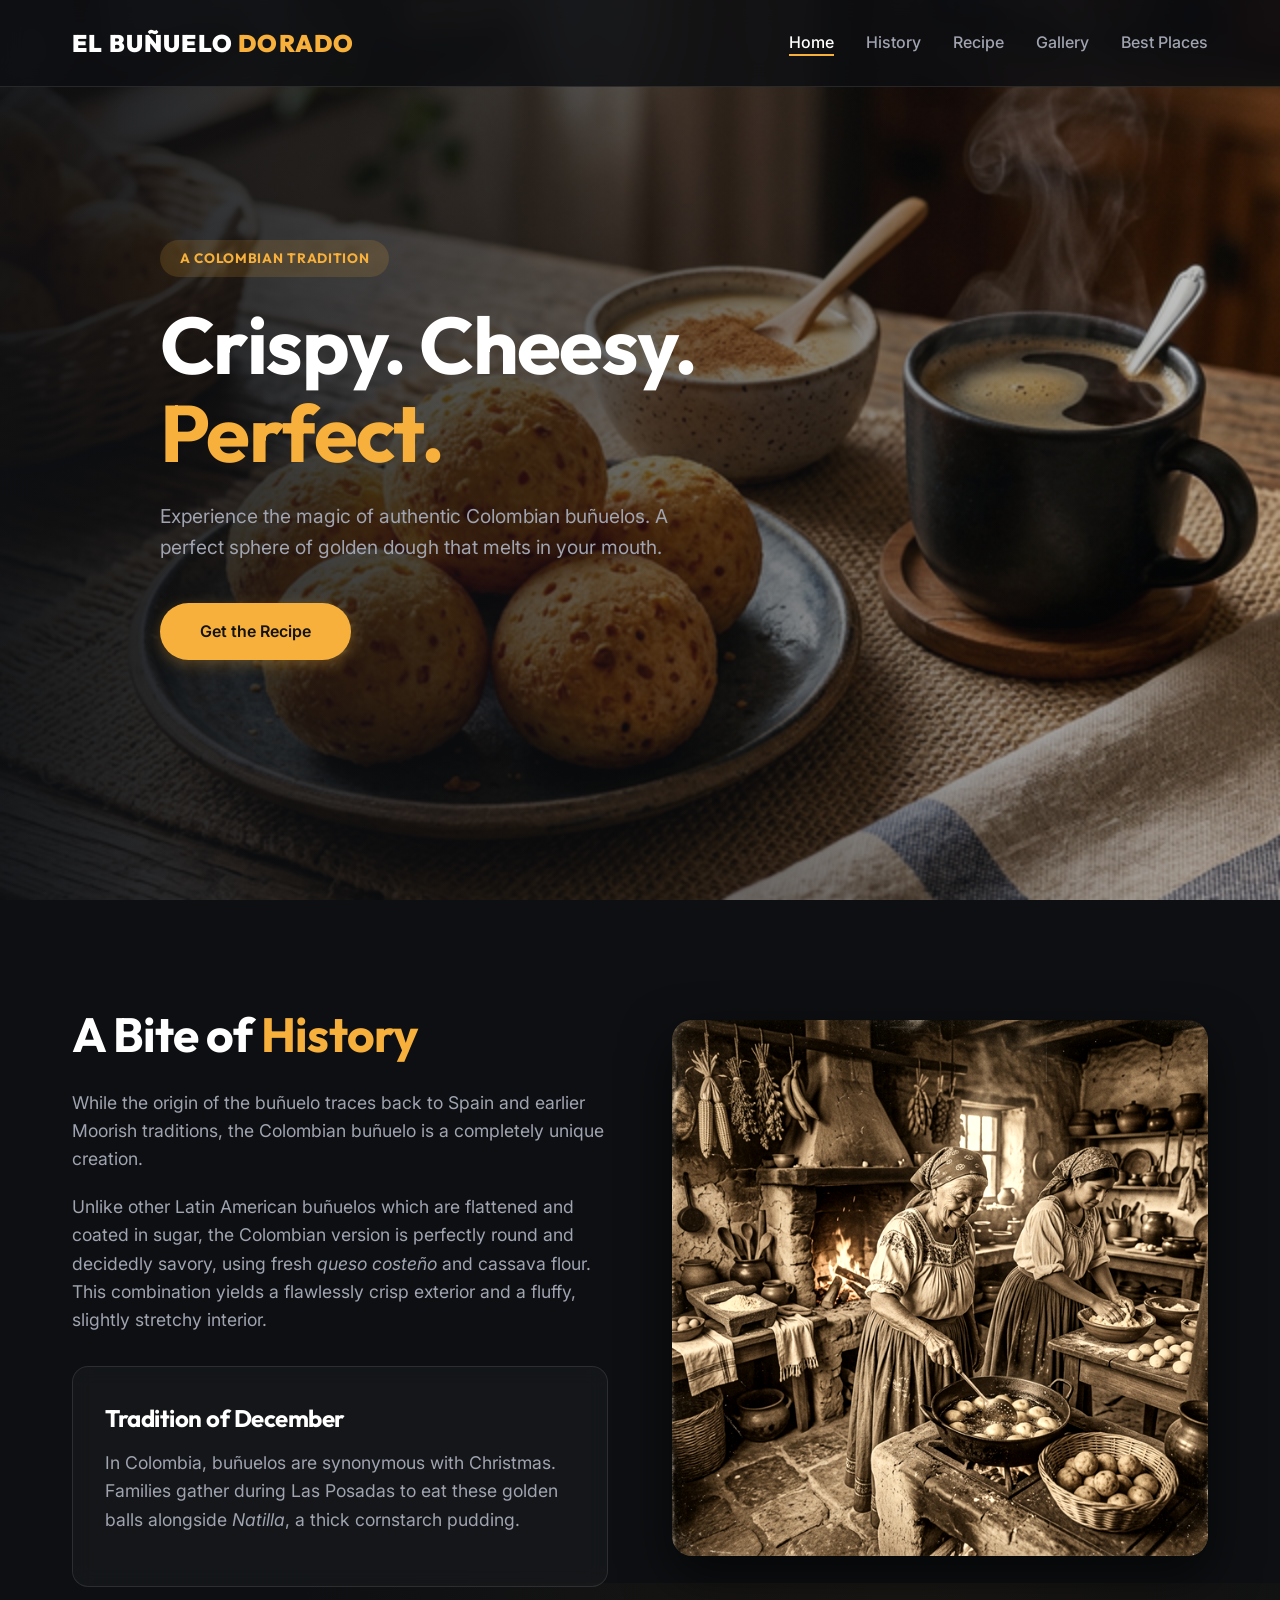
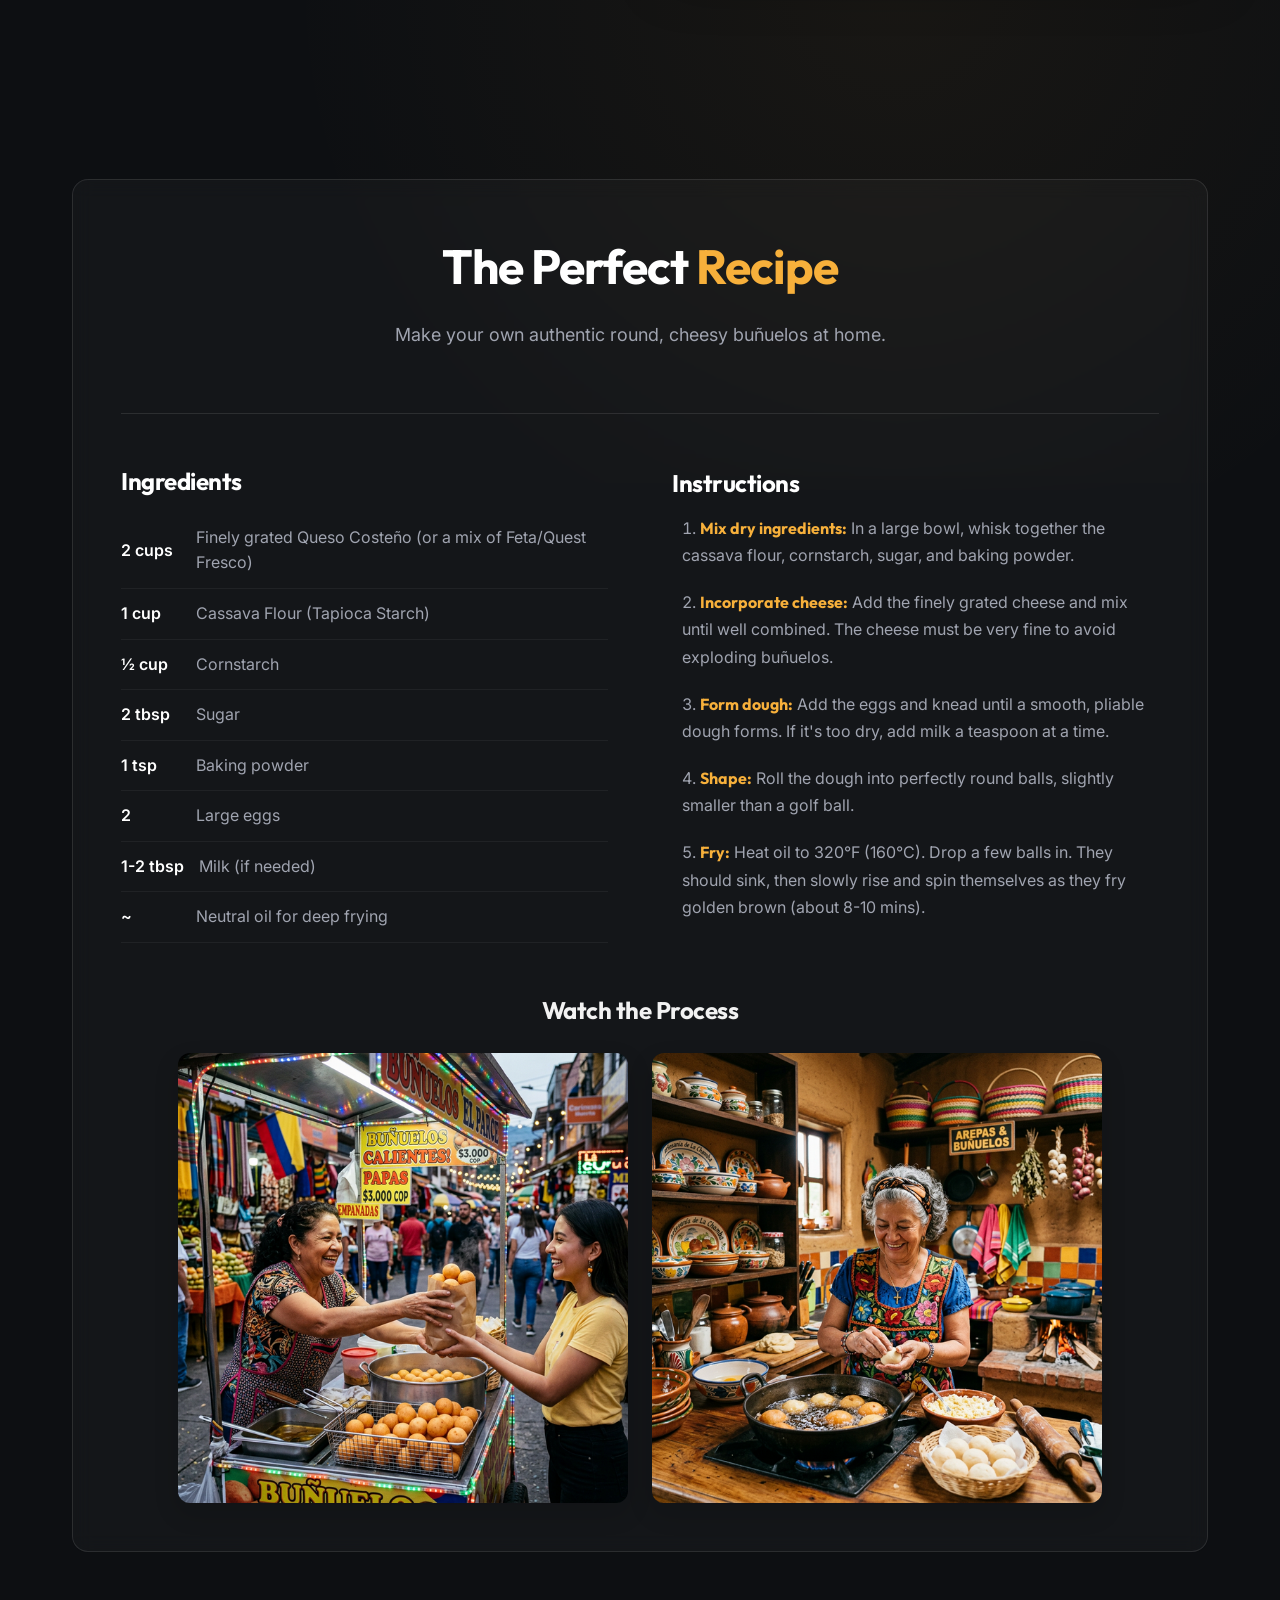
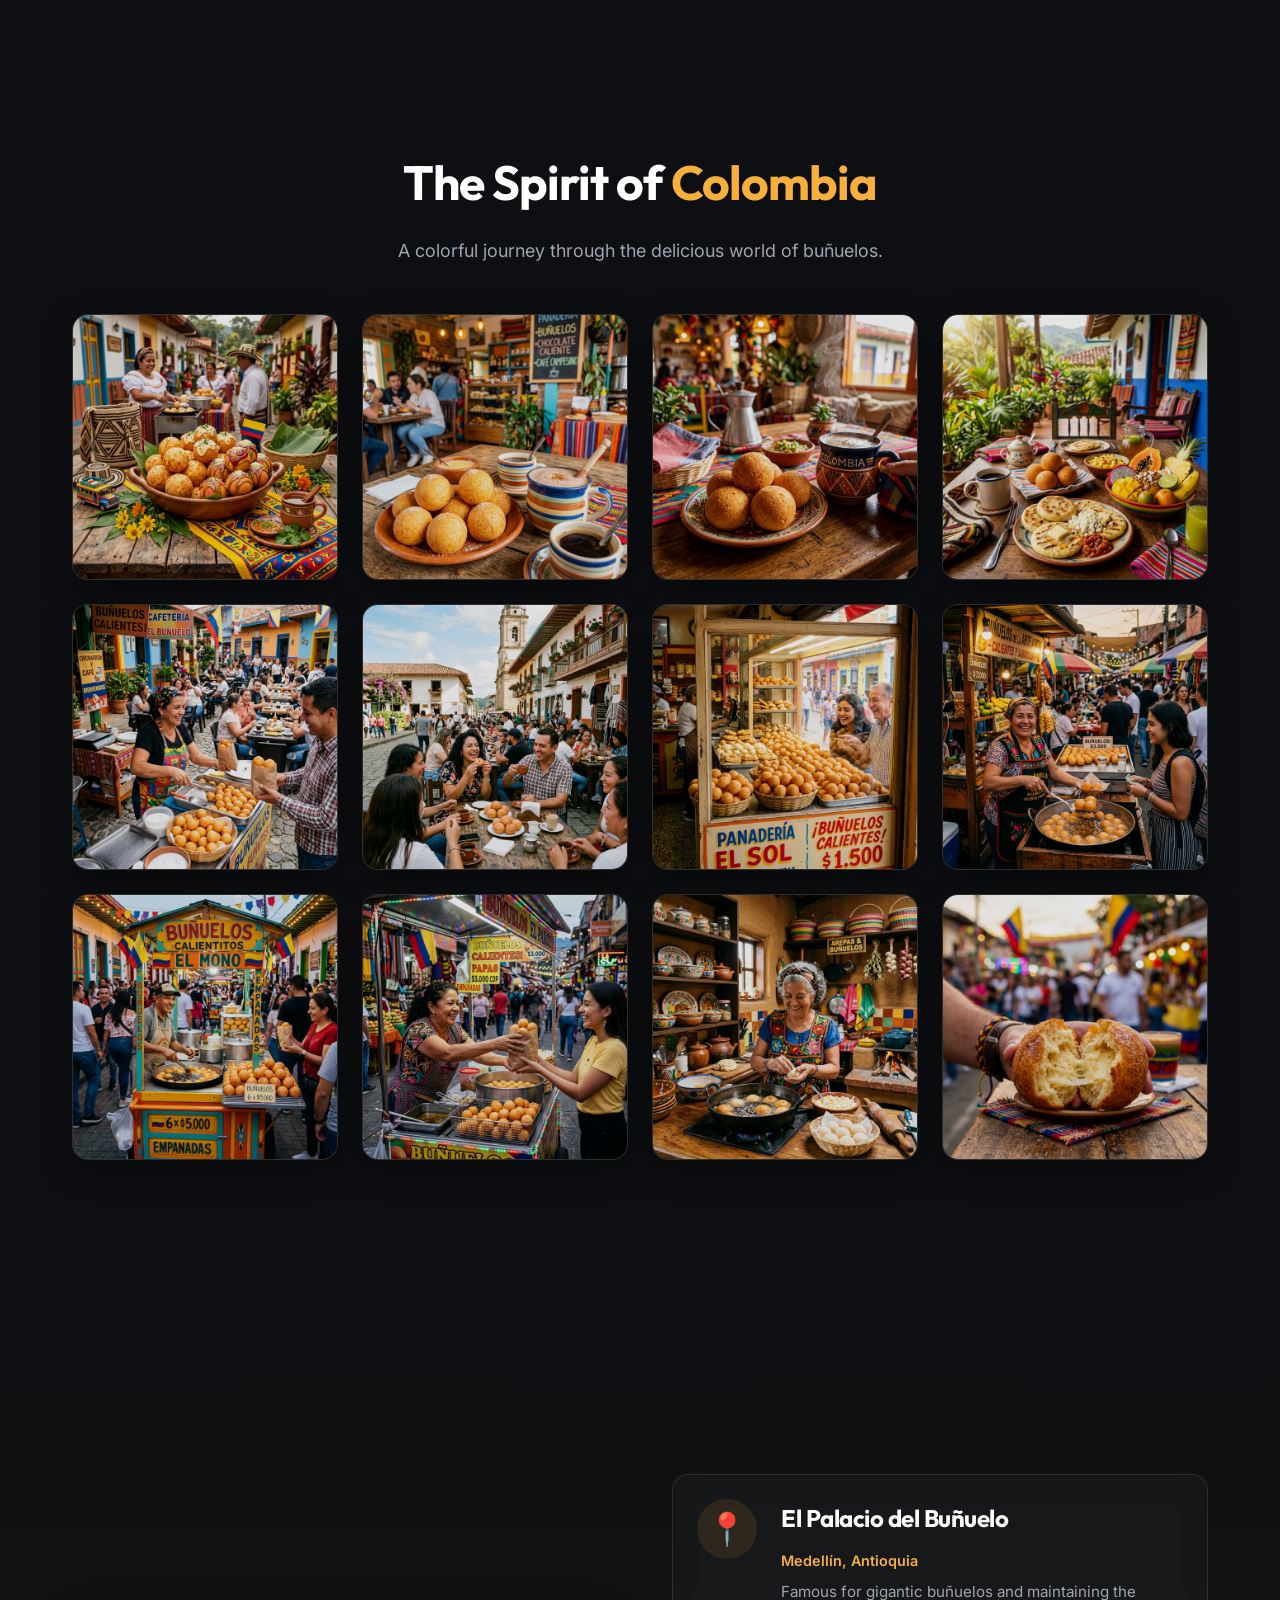
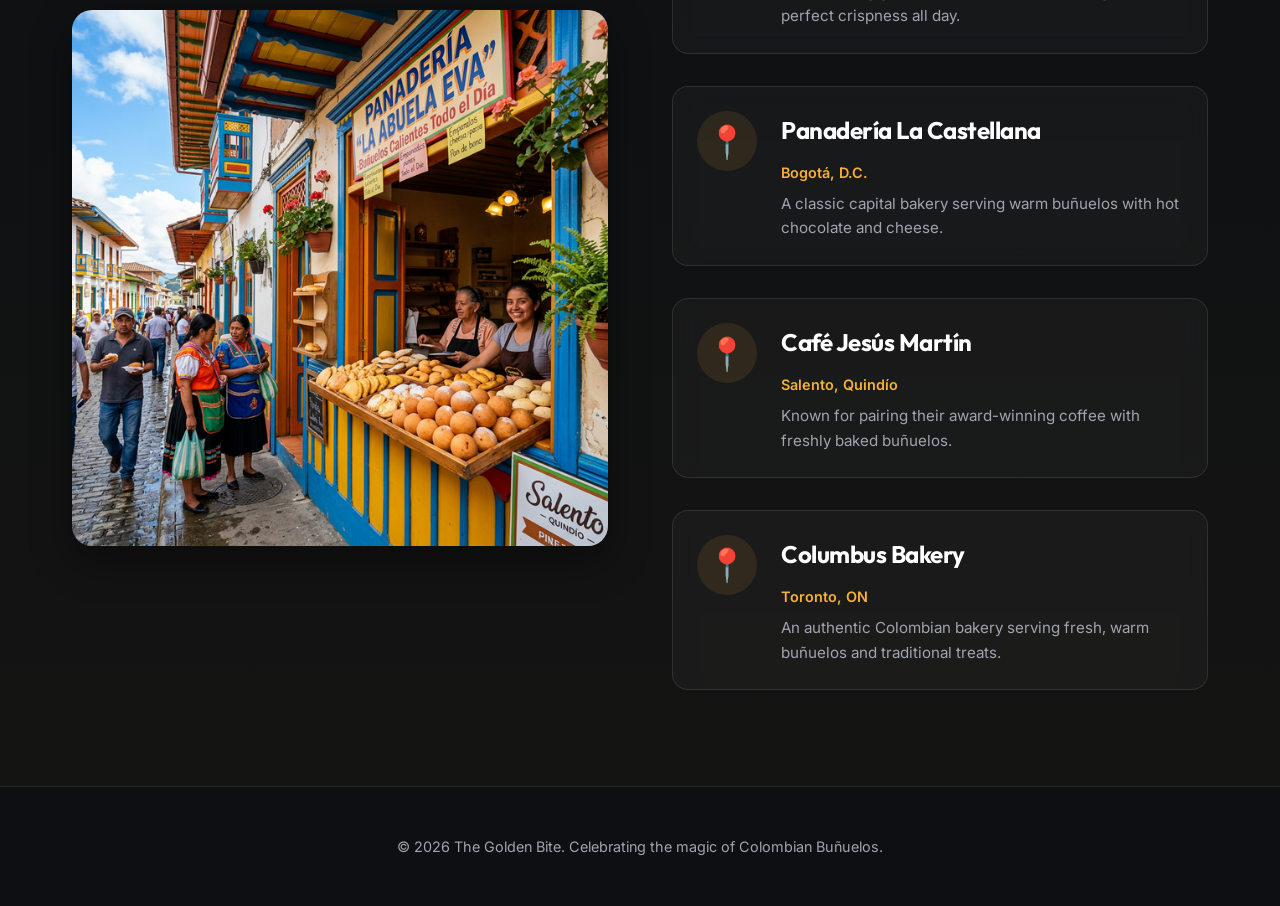
==== commit 16bb2412: "Add Columbus Bakery to best places list" ====
--- a/index.html
+++ b/index.html
@@ -220,6 +220,15 @@
                             </p>
                         </div>
                     </div>
+                    <div class="place-item glass-card interactive mt-2">
+                        <div class="place-icon">📍</div>
+                        <div class="place-info">
+                            <h3><a href="https://maps.app.goo.gl/1CMrwTYVyMhjXqHs5" target="_blank" style="color: inherit; text-decoration: none;">Columbus Bakery</a></h3>
+                            <p class="location">Toronto, ON</p>
+                            <p class="desc">An authentic Colombian bakery serving fresh, warm buñuelos and traditional treats.
+                            </p>
+                        </div>
+                    </div>
                 </div>
             </div>
         </div>
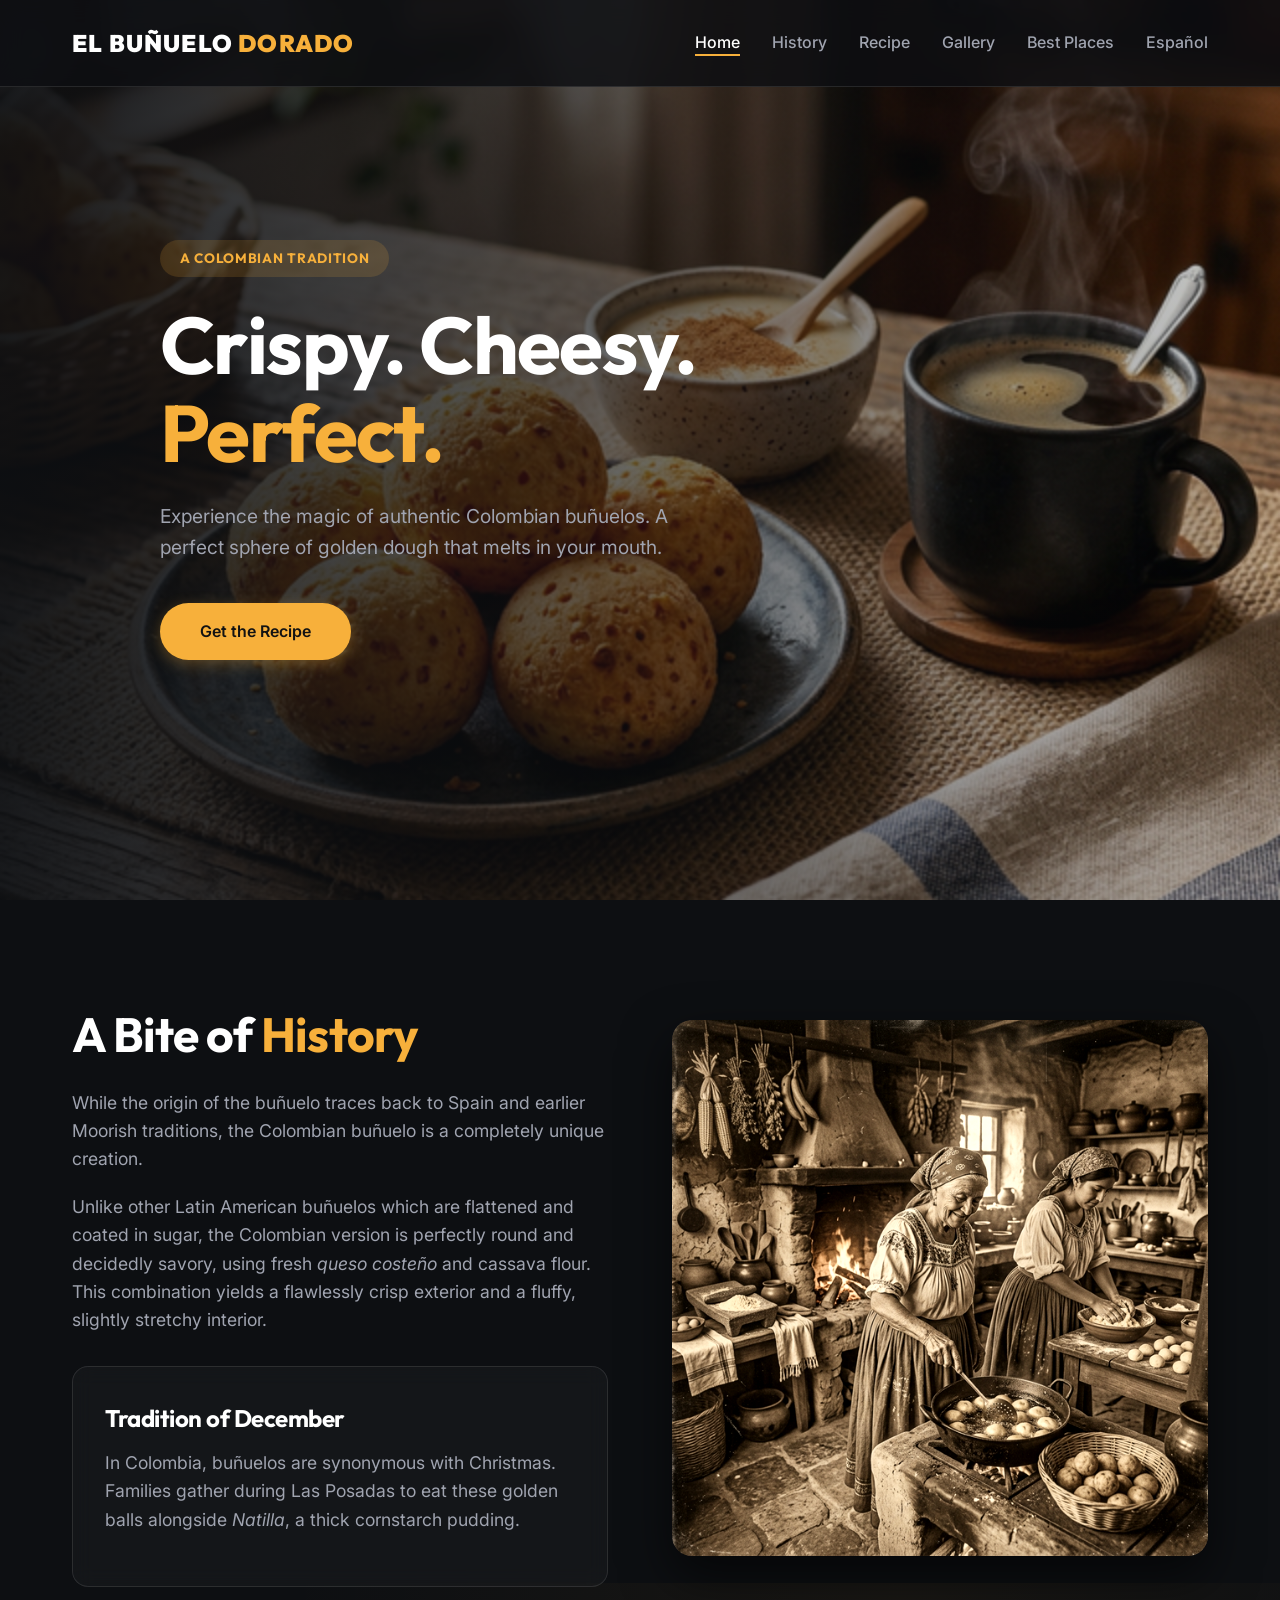
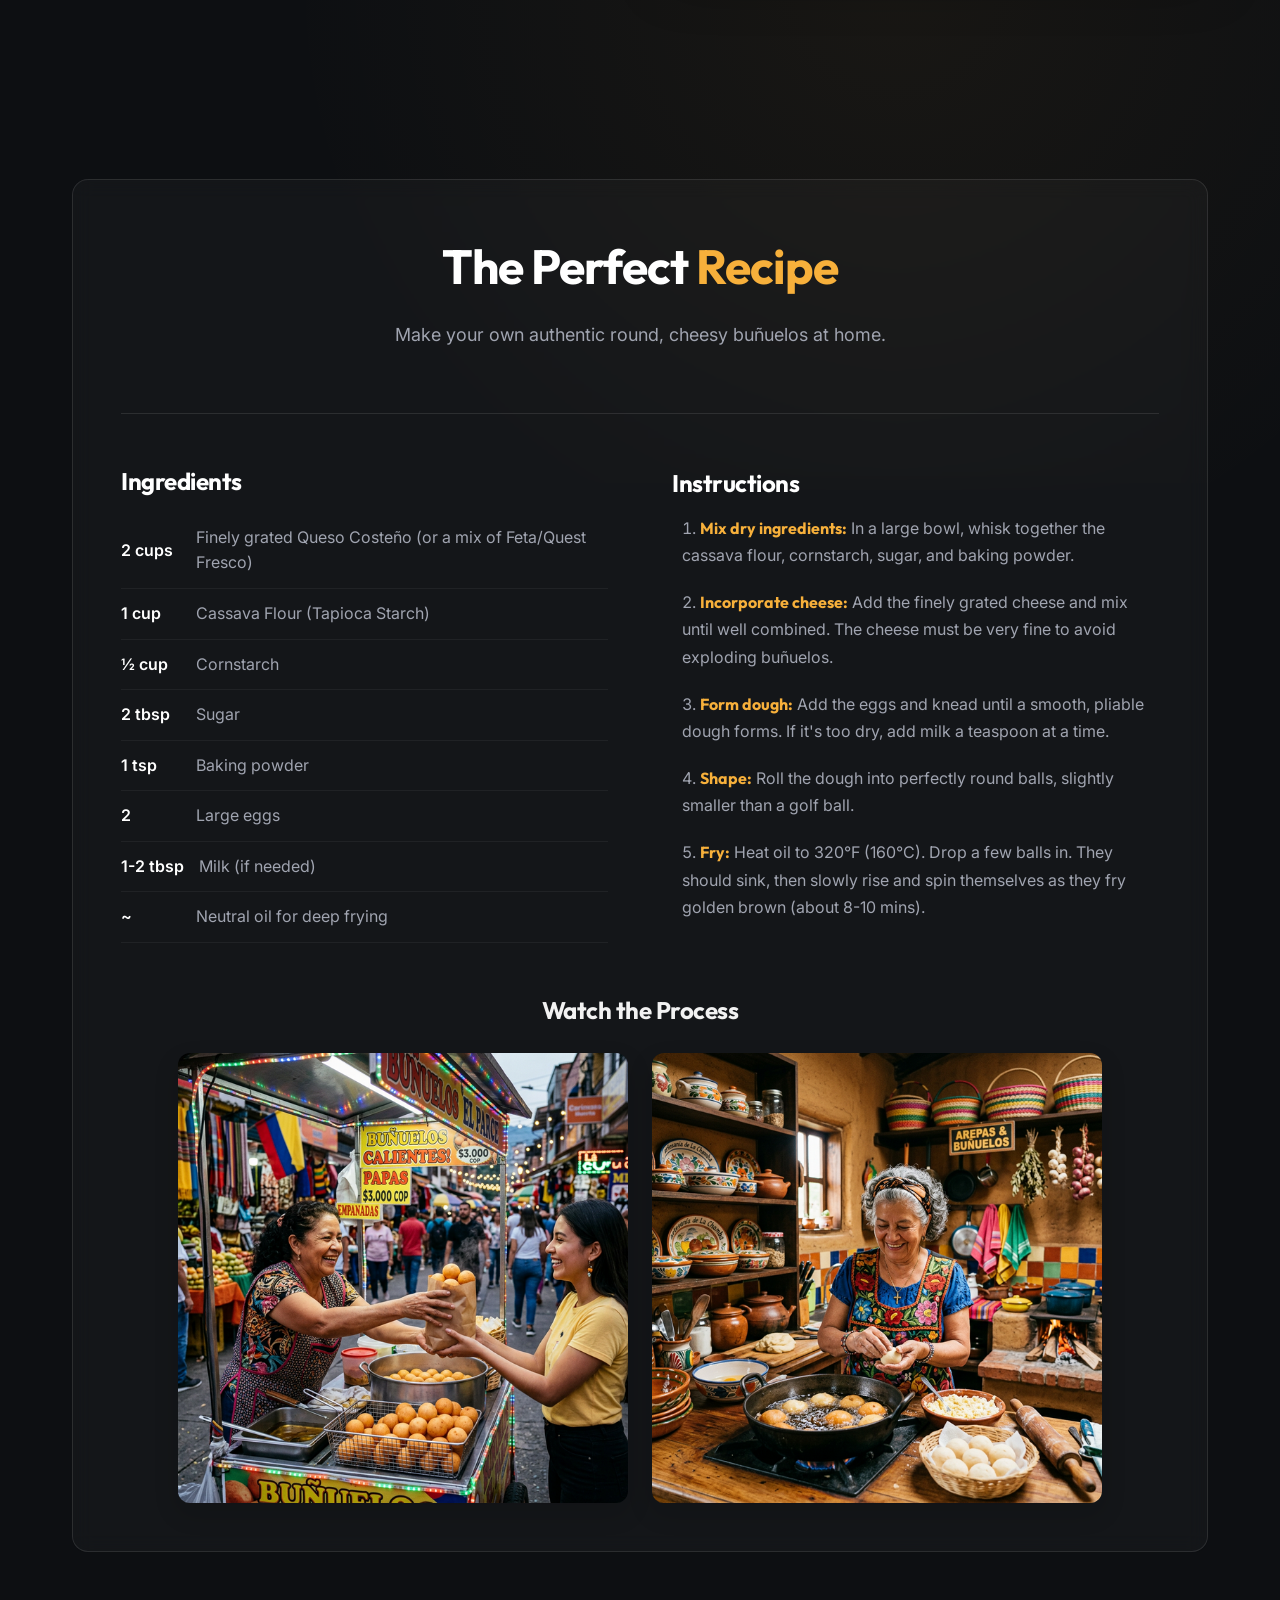
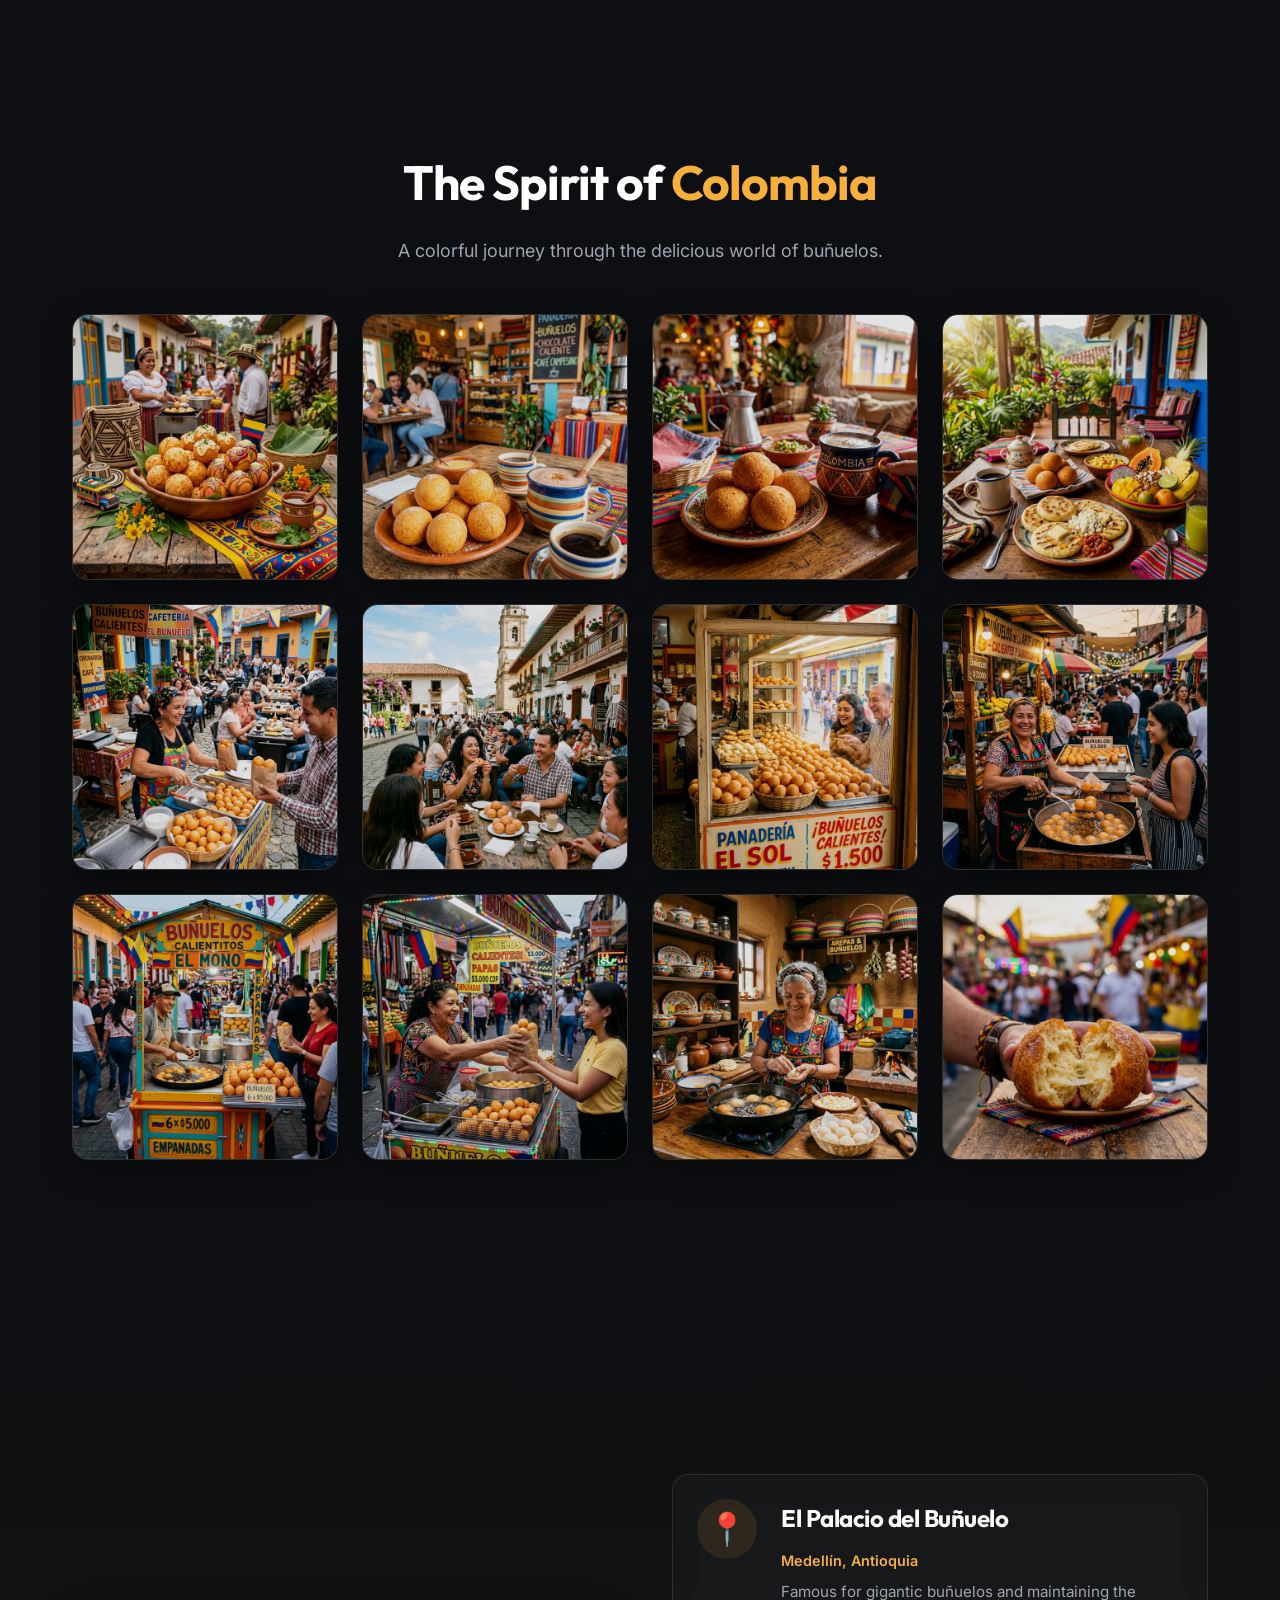
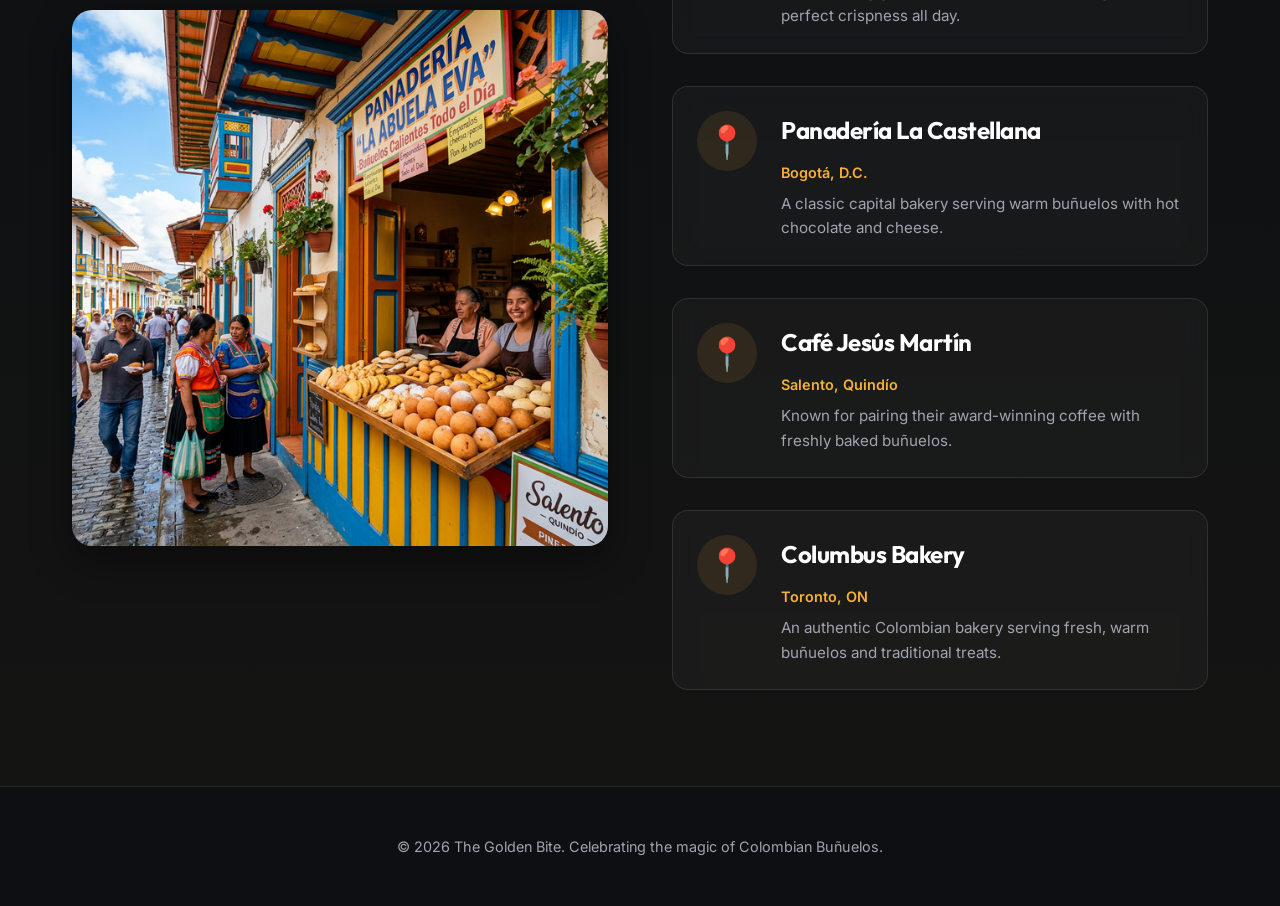
==== commit df232d55: "feat(ui): add Spanish language option to navigation Add a link to the Spanish version of the site in" ====
--- a/index.html
+++ b/index.html
@@ -30,6 +30,7 @@
                 <li><a href="#recipe">Recipe</a></li>
                 <li><a href="#gallery">Gallery</a></li>
                 <li><a href="#places">Best Places</a></li>
+                <li><a href="/es/">Español</a></li>
             </ul>
         </div>
     </nav>
